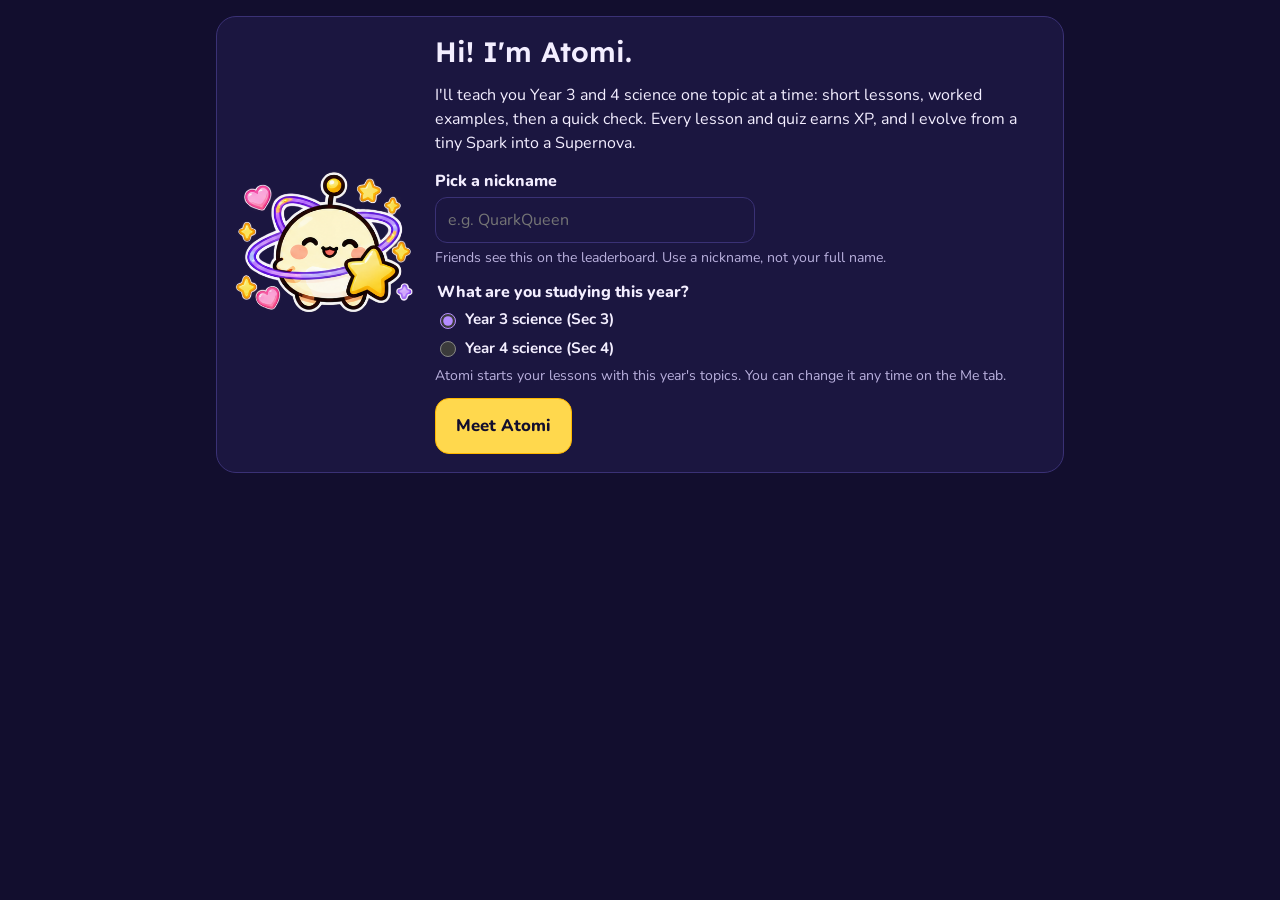
==== index.html @ b0929bad "Add Atomi Science Quiz app and brand kit - Science learning app for Year 3-4 IP students: 71 topics " ====
<!DOCTYPE html>
<html lang="en">
<head>
<meta charset="utf-8">
<meta name="viewport" content="width=device-width, initial-scale=1">
<title>Atomi Science Quiz</title>
<link rel="preconnect" href="https://fonts.googleapis.com">
<link rel="preconnect" href="https://fonts.gstatic.com" crossorigin>
<link href="https://fonts.googleapis.com/css2?family=Lexend:wght@500;600;700&family=Nunito:wght@400;600;700;800&display=swap" rel="stylesheet">
<style>
:root{
  /* Atomi brand kit, Cosmic lab: deep space navy, glowing purple, star yellow. Cosmic is the default theme; Daylight via data-theme="light".
     Layout: one centred column (max 880px): top bar, then the current view. Subject colours carry meaning everywhere. */
  --bg:#120e2e; --surface:#1b1640; --panel:#241d52; --ink:#f3eeff; --muted:#b9b0dd; --line:#3a3175;
  --accent:#b48cff; --accent-soft:#2e2463; --accent-ink:#120e2e;
  --star:#ffd84d; --on-star:#120e2e; --star-deep:#ffb700;
  --phy:#6cd2ff; --chem:#ff978c; --bio:#9be86a; --prac:#ffd84d;
  --phy-soft:#102c45; --chem-soft:#3a1c22; --bio-soft:#17331f; --prac-soft:#362c10;
  --good:#6fe0a0; --good-soft:#133a2a; --bad:#ff8a9c; --bad-soft:#3d1a2a;
  --glow:0 0 0 2px #3a3175, 0 0 24px rgba(180,140,255,.35);
  --font-display:"Lexend","Trebuchet MS",system-ui,sans-serif;
  --font-body:"Nunito","Segoe UI",system-ui,sans-serif;
  --radius:20px;
  color-scheme:dark;
}
:root[data-theme="light"]{
  --bg:#f5f2ff; --surface:#ffffff; --panel:#ebe5ff; --ink:#1b1640; --muted:#554c80; --line:#d6ccf5;
  --accent:#6b35d6; --accent-soft:#e6dcff; --accent-ink:#ffffff;
  --star:#fed442; --on-star:#1b1640; --star-deep:#f4ab00;
  --phy:#0a6aa1; --chem:#c0331c; --bio:#3c7409; --prac:#835a00;
  --phy-soft:#dff3ff; --chem-soft:#ffe6e3; --bio-soft:#ebf9d6; --prac-soft:#fff3cc;
  --good:#1f6e30; --good-soft:#dff4e4; --bad:#b8243e; --bad-soft:#fde3e7;
  --glow:0 0 0 2px #ffffff, 0 6px 16px rgba(107,53,214,.22);
  color-scheme:light;
}
*{box-sizing:border-box}
html,body{margin:0}
body{background:var(--bg);color:var(--ink);font-family:var(--font-body);font-size:16px;line-height:1.5;-webkit-font-smoothing:antialiased}
h1,h2,h3{font-family:var(--font-display);font-weight:600;line-height:1.2;margin:0;text-wrap:balance}
h1{font-size:1.75rem} h2{font-size:1.35rem} h3{font-size:1.08rem}
p{margin:0}
button,input{font:inherit;color:inherit}
button{cursor:pointer}
:focus-visible{outline:3px solid var(--accent);outline-offset:2px;border-radius:8px}
.wrap{max-width:880px;margin:0 auto;padding:16px 16px 48px;display:flex;flex-direction:column;gap:20px}
.top{display:flex;align-items:center;justify-content:space-between;gap:12px;flex-wrap:wrap}
.brand{display:flex;align-items:center;gap:10px;background:none;border:0;padding:0}
.brand b{font-family:var(--font-display);font-size:1.3rem;font-weight:700;letter-spacing:.2px}
.nav{display:flex;gap:6px;background:var(--surface);border:1px solid var(--line);border-radius:999px;padding:4px}
.nav button{border:0;background:none;padding:6px 14px;border-radius:999px;font-weight:700;color:var(--muted)}
.nav button[aria-current="page"]{background:var(--accent);color:var(--accent-ink)}
.card{background:var(--surface);border:1px solid var(--line);border-radius:var(--radius);padding:18px}
.muted{color:var(--muted)}
.small{font-size:.88rem}
.row{display:flex;gap:12px;align-items:center;flex-wrap:wrap}
.between{justify-content:space-between}
.grid{display:grid;gap:12px}
.g2{grid-template-columns:repeat(2,minmax(0,1fr))}
.g4{grid-template-columns:repeat(4,minmax(0,1fr))}
@media (max-width:700px){.g4{grid-template-columns:repeat(2,minmax(0,1fr))}}
@media (max-width:460px){.g2{grid-template-columns:1fr}}
.btn{border:1px solid var(--line);background:var(--surface);border-radius:12px;padding:10px 16px;font-weight:800;display:inline-flex;align-items:center;gap:8px;justify-content:center}
.btn:hover{border-color:var(--accent)}
.btn-primary{background:var(--star);border-color:var(--star-deep);color:var(--on-star)}
.btn-primary:hover{filter:brightness(1.07)}
.btn-big{padding:14px 20px;font-size:1.05rem;border-radius:14px}
.btn:disabled{opacity:.5;cursor:not-allowed}
.btn-sm{padding:6px 12px;font-size:.88rem;border-radius:10px}
.pill{display:inline-flex;align-items:center;gap:6px;border-radius:999px;padding:3px 10px;font-weight:800;font-size:.8rem;background:var(--accent-soft);color:var(--accent)}
.bar{height:10px;border-radius:999px;background:var(--line);overflow:hidden}
.bar > i{display:block;height:100%;border-radius:999px;background:var(--accent)}
.s-phy{--c:var(--phy);--cs:var(--phy-soft)} .s-chem{--c:var(--chem);--cs:var(--chem-soft)}
.s-bio{--c:var(--bio);--cs:var(--bio-soft)} .s-prac{--c:var(--prac);--cs:var(--prac-soft)}
.subj{border-top:5px solid var(--c);display:flex;flex-direction:column;gap:10px;text-align:left;cursor:pointer}
.subj:hover{border-color:var(--c)}
.subj .bar > i,.trow .bar > i{background:var(--c)}
.subj .pct{font-family:var(--font-display);font-size:1.6rem;font-weight:600;color:var(--c);font-variant-numeric:tabular-nums}
.tag{font-size:.75rem;font-weight:800;border-radius:6px;padding:1px 7px;background:var(--cs,var(--accent-soft));color:var(--c,var(--accent))}
/* Home hero */
.hero{display:grid;grid-template-columns:180px 1fr;gap:20px;align-items:center}
@media (max-width:560px){.hero{grid-template-columns:1fr;justify-items:center;text-align:center}.hero .row{justify-content:center}}
.bubble{background:var(--panel);border:1px solid var(--line);border-radius:14px;padding:10px 14px;font-weight:700;position:relative}
.stats{display:flex;gap:8px;flex-wrap:wrap}
.chip{border:1px solid var(--line);border-radius:12px;padding:6px 12px;font-weight:800;font-size:.9rem;display:flex;gap:6px;align-items:baseline}
.chip b{font-family:var(--font-display);font-size:1.1rem;font-variant-numeric:tabular-nums}
.chip.done{border-color:var(--good);background:var(--good-soft);color:var(--good)}
/* Topic rows */
.trow{display:grid;grid-template-columns:1fr 130px auto;gap:12px;align-items:center;padding:12px 0;border-top:1px solid var(--line)}
.trow:first-child{border-top:0}
.trow.off{opacity:.55}
@media (max-width:560px){.trow{grid-template-columns:1fr auto}.trow .barcell{grid-column:1 / -1;order:3}}
.toggle{display:inline-flex;align-items:center;gap:6px;font-size:.82rem;font-weight:700;color:var(--muted)}
.toggle input{width:16px;height:16px;accent-color:var(--accent)}
.seg{display:inline-flex;border:1px solid var(--line);border-radius:10px;overflow:hidden}
.seg button{border:0;background:var(--surface);padding:6px 12px;font-weight:800;font-size:.85rem;color:var(--muted)}
.seg button[aria-pressed="true"]{background:var(--accent-soft);color:var(--accent)}
/* Quiz */
.qtext{font-size:1.2rem;font-weight:700;line-height:1.45}
.opts{display:grid;gap:10px}
.opt{text-align:left;border:2px solid var(--line);background:var(--surface);border-radius:14px;padding:12px 14px;font-weight:700;display:flex;gap:12px;align-items:flex-start}
.opt .k{flex:none;width:28px;height:28px;border-radius:8px;background:var(--bg);display:grid;place-items:center;font-family:var(--font-display);font-size:.95rem}
.opt:hover:not(:disabled){border-color:var(--accent)}
.opt:disabled{cursor:default}
.opt.right{border-color:var(--good);background:var(--good-soft)}
.opt.right .k{background:var(--good);color:var(--bg)}
.opt.wrong{border-color:var(--bad);background:var(--bad-soft)}
.opt.wrong .k{background:var(--bad);color:var(--bg)}
.feedback{border-radius:14px;padding:14px;display:flex;flex-direction:column;gap:6px}
.feedback.good{background:var(--good-soft)} .feedback.bad{background:var(--bad-soft)}
.feedback h3{color:var(--good)} .feedback.bad h3{color:var(--bad)}
.quizhead{display:grid;grid-template-columns:72px 1fr;gap:14px;align-items:center}
/* Result */
.score{font-family:var(--font-display);font-size:3rem;font-weight:700;line-height:1;font-variant-numeric:tabular-nums}
.mist{border-top:1px solid var(--line);padding:10px 0;display:flex;flex-direction:column;gap:2px}
/* Board */
table{width:100%;border-collapse:collapse;font-variant-numeric:tabular-nums}
th,td{text-align:left;padding:10px 8px;border-bottom:1px solid var(--line)}
th{font-size:.8rem;text-transform:uppercase;letter-spacing:.06em;color:var(--muted)}
td.num,th.num{text-align:right}
tr.me td{background:var(--accent-soft);font-weight:800}
.badge{display:flex;gap:10px;align-items:center;border:1px solid var(--line);border-radius:12px;padding:10px}
.badge .medal{flex:none;width:38px;height:38px;border-radius:50%;display:grid;place-items:center;font-family:var(--font-display);font-weight:700;background:var(--star);color:var(--on-star)}
.badge.locked{opacity:.45}
.badge.locked .medal{background:var(--line);color:var(--muted)}
.stagestrip{display:grid;grid-template-columns:repeat(5,minmax(0,1fr));gap:8px;text-align:center}
.stagestrip .locked{opacity:.35}
input[type=text]{border:1px solid var(--line);background:var(--surface);border-radius:12px;padding:10px 12px;width:100%;max-width:320px}
.notice{border-left:4px solid var(--prac);background:var(--prac-soft);border-radius:10px;padding:10px 12px;font-size:.9rem}
.atomi{display:block;width:100%;height:auto;overflow:visible}
.mood-happy .bod{animation:bounce 2.4s ease-in-out infinite;transform-origin:60px 90px}
@keyframes bounce{0%,100%{transform:translateY(0)}50%{transform:translateY(-4px)}}
.spin{animation:none}
@keyframes spin{to{transform:rotate(360deg)}}
@media (prefers-reduced-motion: reduce){.mood-happy .bod,.spin{animation:none}}
.sr{position:absolute;width:1px;height:1px;overflow:hidden;clip:rect(0 0 0 0)}
/* Lessons */
.lesson{display:flex;flex-direction:column;gap:16px}
.lesson .body{font-size:1.06rem;line-height:1.6;max-width:66ch}
.formula{font-family:ui-monospace,"SF Mono",Menlo,Consolas,monospace;background:var(--cs,var(--accent-soft));border-left:5px solid var(--c,var(--accent));border-radius:10px;padding:12px 14px;font-weight:700;font-size:1.02rem;overflow-x:auto}
ul.pts,ol.pts{margin:0;padding-left:1.3em;display:flex;flex-direction:column;gap:8px;max-width:66ch;font-size:1.04rem}
.eyebrow{font-size:.78rem;font-weight:800;letter-spacing:.08em;text-transform:uppercase;color:var(--c,var(--accent))}
.steps li.hidden{display:none}
.answer{border-radius:12px;background:var(--good-soft);color:var(--good);padding:10px 14px;font-weight:800}
.status{font-size:.75rem;font-weight:800;border-radius:999px;padding:2px 9px;white-space:nowrap}
.st-new{background:var(--bg);color:var(--muted);border:1px solid var(--line)}
.st-read{background:var(--prac-soft);color:var(--prac)}
.st-learned{background:var(--good-soft);color:var(--good)}
.trow .acts{display:flex;gap:6px;flex-wrap:wrap;justify-content:flex-end}
.nextup{display:grid;grid-template-columns:110px 1fr auto;gap:12px;align-items:center;padding:12px 0;border-top:1px solid var(--line)}
.nextup:first-of-type{border-top:0}
@media (max-width:520px){.nextup{grid-template-columns:1fr auto}.nextup .subjname{grid-column:1 / -1}}
.dots{display:flex;gap:6px;flex-wrap:wrap}
.dots i{width:22px;height:6px;border-radius:999px;background:var(--line)}
.dots i.on{background:var(--c,var(--accent))}
/* Customise Atomi */
.dress-grid{display:grid;grid-template-columns:repeat(auto-fill,minmax(132px,1fr));gap:10px}
.tile{border:2px solid var(--line);background:var(--surface);border-radius:16px;padding:10px 8px;display:flex;flex-direction:column;align-items:center;gap:4px;text-align:center;font-weight:800;font-size:.9rem}
.tile:hover{border-color:var(--accent)}
.tile.on{border-color:var(--star);box-shadow:var(--glow)}
.tile.trying{border-color:var(--accent);border-style:dashed}
.tile .art{width:92px}
.tile.locked .art{opacity:.6}
.tile .req{font-size:.74rem;font-weight:700;color:var(--muted);line-height:1.3}
.tile .wearing{font-size:.74rem;font-weight:800;color:var(--good)}
.tabs{display:flex;gap:6px;flex-wrap:wrap}
.tabs button{border:1px solid var(--line);background:var(--surface);color:var(--muted);border-radius:999px;padding:6px 14px;font-weight:800;font-size:.88rem}
.tabs button[aria-pressed="true"]{background:var(--accent);border-color:var(--accent);color:var(--accent-ink)}
</style>
</head>
<body>
<div class="wrap" id="app"><p class="muted">Loading Atomi…</p></div>
<script src="questions.js"></script>
<script src="lessons.js"></script>
<script>
"use strict";
/* ---------- constants ---------- */
const SUBJ = {
  phy:{name:"Physics"}, chem:{name:"Chemistry"}, bio:{name:"Biology"}, prac:{name:"Practical"}
};
const STAGES = [
  {name:"Spark",xp:0},{name:"Atom",xp:500},{name:"Molecule",xp:1500},{name:"Scientist",xp:4000},{name:"Supernova",xp:10000}
];
const BADGES = [
  {id:"first",name:"First quiz",desc:"Finish your first quiz"},
  {id:"streak3",name:"3-day streak",desc:"Study 3 days in a row"},
  {id:"streak7",name:"7-day streak",desc:"Study 7 days in a row"},
  {id:"perfect",name:"Perfect score",desc:"Get every question right in a quiz of 5 or more"},
  {id:"hundred",name:"100 correct",desc:"Answer 100 questions correctly"},
  {id:"master",name:"Topic master",desc:"Reach 80% on a topic after 4+ answers"},
  {id:"allround",name:"All-rounder",desc:"Finish a quiz in all four areas"},
  {id:"fixer",name:"Mistake fixer",desc:"Fix 10 mistakes in Review"},
  {id:"labpro",name:"Lab Pro",desc:"Reach 70% on every Practical topic"},
  {id:"learn1",name:"First lesson",desc:"Learn your first topic"},
  {id:"learn10",name:"Bookworm",desc:"Learn 10 topics"},
  {id:"learn30",name:"Scholar",desc:"Learn 30 topics"}
];
const PASS = 70; // % on the lesson check needed to count a topic as learned
const QMAP = {};
TOPICS.forEach(t => t.qs.forEach((q,i) => { QMAP[t.id + "#" + i] = {t, i}; }));
const TBYID = Object.fromEntries(TOPICS.map(t => [t.id, t]));

/* ---------- small helpers ---------- */
const pad = n => String(n).padStart(2,"0");
function today(){ const d = new Date(); return d.getFullYear()+"-"+pad(d.getMonth()+1)+"-"+pad(d.getDate()); }
function dayNum(s){ const [y,m,d] = s.split("-").map(Number); return Date.UTC(y,m-1,d)/864e5; }
function addDays(s,n){ const d = new Date((dayNum(s)+n)*864e5); return d.getUTCFullYear()+"-"+pad(d.getUTCMonth()+1)+"-"+pad(d.getUTCDate()); }
function weekKey(){ const d = new Date(); return addDays(today(), -((d.getDay()+6)%7)); }
function esc(s){ return String(s ?? "").replace(/[&<>"']/g, c => ({"&":"&amp;","<":"&lt;",">":"&gt;",'"':"&quot;","'":"&#39;"}[c])); }
function shuffle(a){ a = a.slice(); for(let i=a.length-1;i>0;i--){ const j=Math.floor(Math.random()*(i+1)); [a[i],a[j]]=[a[j],a[i]]; } return a; }
function withTimeout(p, ms){ return Promise.race([p, new Promise(r => setTimeout(() => r(null), ms))]); }
function stageOf(xp){ let s = 0; STAGES.forEach((st,i) => { if(xp >= st.xp) s = i; }); return s; }

/* ---------- state ---------- */
function fresh(){
  return {v:1,name:"",level:3,xp:0,streak:0,lastDay:null,quizzes:0,weekKey:"",weekXp:0,
    topics:{},review:{},badges:[],answered:0,correct:0,fixed:0,subjDone:{},hideBoard:false,learn:{},lastSubj:"phy",look:{theme:"classic",hat:null,band:null,scarf:null,cape:null,glasses:null}};
}
let S = fresh();
let mode = "local";          // "cloud" when saved to the artifact's database
let DB = null, UID = null;
let BOARD = [], boardState = "off", boardWriteOk = true;
let view = "loading", viewArg = null, yearFilter = "all";
let Q = null;
let LS = null; // current lesson: {id, step, shown}
let DRESS = {tab:"theme", preview:null, item:null}; // customise screen

const LKEY = () => "atomi-quiz-" + (UID || "local");
function loadLocal(){ try{ const raw = localStorage.getItem(LKEY()); if(raw) return JSON.parse(raw); }catch(e){} return null; }
function saveLocal(){ try{ localStorage.setItem(LKEY(), JSON.stringify(S)); }catch(e){} }

let saving = false, saveAgain = false;
async function save(){
  saveLocal();
  if(mode !== "cloud") return;
  if(saving){ saveAgain = true; return; }
  saving = true;
  try{ await DB.doc("data/users/"+UID+"/state").set(JSON.parse(JSON.stringify(S))); }
  catch(e){ console.warn("Cloud save failed", e); }
  saving = false;
  if(saveAgain){ saveAgain = false; save(); }
}

let boardSaving = false;
async function pushBoard(){
  if(mode !== "cloud" || !boardWriteOk || boardSaving) return;
  boardSaving = true;
  const ref = DB.doc("players/"+UID);
  try{
    if(S.hideBoard) await ref.delete();
    else await ref.set({name:S.name.slice(0,20), xp:S.xp, stage:stageOf(S.xp), weekKey:S.weekKey, weekXp:S.weekXp, streak:effStreak(), look:cleanLook(S.look)});
  }catch(e){
    if(e && e.code === "invalid_argument") boardWriteOk = false;
  }
  boardSaving = false;
}

/* ---------- derived values ---------- */
function tstate(id){ return S.topics[id] || (S.topics[id] = {a:[]}); }
function isOn(t){ const st = S.topics[t.id]; if(st && typeof st.off === "boolean") return !st.off; return t.y <= S.level; }
function mastery(id){ const a = (S.topics[id] && S.topics[id].a) || []; if(!a.length) return 0; return Math.round(a.reduce((x,y)=>x+y,0) / a.length * 100); }
function tried(id){ return ((S.topics[id] && S.topics[id].a) || []).length; }
function subjMastery(s){ const ts = TOPICS.filter(t => t.s === s && isOn(t)); if(!ts.length) return 0; return Math.round(ts.reduce((x,t)=>x+mastery(t.id),0) / ts.length); }
function daysSince(){ return S.lastDay ? dayNum(today()) - dayNum(S.lastDay) : null; }
function effStreak(){ const d = daysSince(); return (d === 0 || d === 1) ? S.streak : 0; }
function mood(){ const d = daysSince(); if(d === null) return "ready"; if(d === 0) return "happy"; if(d === 1) return "ready"; if(d <= 3) return "sleepy"; return "dim"; }
function dueReviews(){ const t = today(); return Object.keys(S.review).filter(k => S.review[k].due <= t && QMAP[k]); }
function weakest(n){
  const on = TOPICS.filter(isOn);
  const triedT = on.filter(t => tried(t.id)).sort((a,b) => mastery(a.id) - mastery(b.id));
  const out = triedT.filter(t => mastery(t.id) < 100).slice(0,n);
  if(out.length < n) shuffle(on.filter(t => !tried(t.id))).slice(0, n - out.length).forEach(t => out.push(t));
  return out;
}
/* learning progress */
function lstatus(id){ const l = S.learn[id]; if(l && l.done) return "learned"; if(l && l.read) return "read"; return "new"; }
const STATUS_LABEL = {new:"Not started", read:"Lesson read", learned:"Learned"};
function statusChip(id){ const s = lstatus(id); return '<span class="status st-'+s+'">'+(s==="learned"?"✓ ":"")+STATUS_LABEL[s]+'</span>'; }
// Start with this year's topics, then any others that are switched on
function nextLesson(s){
  const open = t => t.s === s && isOn(t) && lstatus(t.id) !== "learned";
  return TOPICS.find(t => open(t) && t.y === S.level) || TOPICS.find(open) || null;
}
function learnedCount(s){ return TOPICS.filter(t => (!s || t.s === s) && lstatus(t.id) === "learned").length; }
function addXp(n){
  const wk = weekKey(); if(S.weekKey !== wk){ S.weekKey = wk; S.weekXp = 0; }
  S.xp += n; S.weekXp += n;
}
function markStudied(){
  const d = daysSince();
  if(d !== 0){ S.streak = (d === 1) ? S.streak + 1 : 1; S.lastDay = today(); }
}

/* ---------- Atomi, the mascot ---------- */
/* ---------- Atomi's wardrobe: themes and accessories from the Atomi brand sheet ---------- */
const THEMES = {
  classic:  {body:"#fff6cc", blush:"#ff8a80", rings:["#9a6bff","#b9a6ff","#c58cff"]},
  pastel:   {body:"#ffe1ee", blush:"#ff8fb3", rings:["#f7a1d1","#b9a6ff","#9ad7ff"]},
  nature:   {body:"#d6f5b0", blush:"#ff9f80", rings:["#4fbf63","#9be86a","#2f9a4f"], sprout:true},
  seasonal: {body:"#e3f4ff", blush:"#ff9bb0", rings:["#7cc7ff","#b9e3ff","#e9f6ff"], dots:"#ffffff", dotShape:"snow"},
  neon:     {body:"#c79bff", blush:"#ff5ad1", rings:["#ff5ad1","#3ff5ff","#d6ff3f"], dots:"#f0e3ff"},
  cosmic:   {body:"#8a6cf0", blush:"#ff8fd8", rings:["#ffd84d","#ff7fd6","#43c3ff"], dots:"#ffd84d", dotShape:"star"}
};
const WARDROBE = [
  {slot:"theme", label:"Themes", items:[
    {id:"classic", name:"Classic", req:null},
    {id:"pastel", name:"Pastel", req:{xp:200}},
    {id:"nature", name:"Nature", req:{badge:"streak3"}},
    {id:"seasonal", name:"Seasonal", req:{xp:1000}},
    {id:"neon", name:"Neon", req:{badge:"streak7"}},
    {id:"cosmic", name:"Cosmic", req:{xp:1500}}]},
  {slot:"hat", label:"Hats", items:[
    {id:"wizard", name:"Wizard hat", req:null},
    {id:"santa", name:"Santa hat", req:{xp:1000}},
    {id:"crown", name:"Crown", req:{badge:"perfect"}},
    {id:"frog", name:"Frog hat", req:{badge:"learn10"}}]},
  {slot:"band", label:"Headbands", items:[
    {id:"bunny", name:"Bunny ears", req:null},
    {id:"pinkbow", name:"Pink bow", req:{xp:500}},
    {id:"brownbow", name:"Brown bow", req:{badge:"learn1"}},
    {id:"flowers", name:"Flower crown", req:{badge:"streak3"}}]},
  {slot:"scarf", label:"Scarves", items:[
    {id:"red", name:"Red scarf", req:null},
    {id:"blue", name:"Blue scarf", req:{xp:300}},
    {id:"green", name:"Green scarf", req:{badge:"allround"}},
    {id:"yellow", name:"Yellow scarf", req:{xp:2000}}]},
  {slot:"cape", label:"Capes", items:[
    {id:"red", name:"Red cape", req:{xp:800}},
    {id:"blue", name:"Blue cape", req:{badge:"master"}},
    {id:"purple", name:"Purple cape", req:{xp:1500}},
    {id:"star", name:"Star cape", req:{xp:4000}}]},
  {slot:"glasses", label:"Glasses", items:[
    {id:"round", name:"Round glasses", req:null},
    {id:"heart", name:"Heart glasses", req:{xp:400}},
    {id:"goggles", name:"Lab goggles", req:{xp:1200}},
    {id:"pixel", name:"Pixel shades", req:{badge:"hundred"}}]}
];
const DEFAULT_LOOK = {theme:"classic", hat:null, band:null, scarf:null, cape:null, glasses:null};
function cleanLook(l){
  const out = Object.assign({}, DEFAULT_LOOK);
  if(!l || typeof l !== "object") return out;
  WARDROBE.forEach(g => { if(g.items.some(it => it.id === l[g.slot])) out[g.slot] = l[g.slot]; });
  if(out.hat && out.band) out.band = null;
  return out;
}
let ATOMI_UID = 0;

function atomi(stage, md, opt){
  opt = opt || {};
  const look = cleanLook(opt.look);
  const T = THEMES[look.theme] || THEMES.classic;
  // Drawn to match the Atomi brand sheet: round body, rosy cheeks, yellow-tipped antenna, orbit rings.
  const INK = "#2a2150", BODY = T.body, BLUSH = T.blush, STAR = "#ffd84d", STAR_D = "#f4ab00", RING = T.rings;
  const cx = 60, cy = 68, r = stage === 0 ? 19 : (stage >= 4 ? 31 : 29), k = r / 29;
  const rings = Math.min(stage, 3), angles = [-14, 16, 0], RX = [54, 54, 58], RY = [15, 15, 24];
  const uid = "at" + (++ATOMI_UID);
  const moodWord = {happy:"happy", ready:"ready", sleepy:"sleepy", dim:"low on energy"}[md];
  const star = (x, y, s, fill) => '<path d="M'+x+' '+(y-s)+' L'+(x+s*0.28)+' '+(y-s*0.28)+' L'+(x+s)+' '+y+' L'+(x+s*0.28)+' '+(y+s*0.28)+' L'+x+' '+(y+s)+' L'+(x-s*0.28)+' '+(y+s*0.28)+' L'+(x-s)+' '+y+' L'+(x-s*0.28)+' '+(y-s*0.28)+' Z" fill="'+fill+'"/>';
  const heart = (x, y, s, fill, stroke) => '<path d="M'+x+' '+(y+s*0.7)+' C'+(x-s*1.3)+' '+(y-s*0.1)+' '+(x-s*0.6)+' '+(y-s*1.1)+' '+x+' '+(y-s*0.35)+' C'+(x+s*0.6)+' '+(y-s*1.1)+' '+(x+s*1.3)+' '+(y-s*0.1)+' '+x+' '+(y+s*0.7)+' Z" fill="'+fill+'" fill-opacity="0.75" stroke="'+stroke+'" stroke-width="'+(1.8*k)+'"/>';
  const bow = (x, y, s, fill) => '<path d="M'+x+' '+y+' L'+(x-s)+' '+(y-s*0.7)+' L'+(x-s)+' '+(y+s*0.7)+' Z M'+x+' '+y+' L'+(x+s)+' '+(y-s*0.7)+' L'+(x+s)+' '+(y+s*0.7)+' Z" fill="'+fill+'" stroke="'+INK+'" stroke-width="1.6" stroke-linejoin="round"/><circle cx="'+x+'" cy="'+y+'" r="'+(s*0.32)+'" fill="'+fill+'" stroke="'+INK+'" stroke-width="1.6"/>';
  const CAPES = {red:"#e8413a", blue:"#2f7fd6", purple:"#7b3fe0", star:"#5b2fc4"};
  const SCARVES = {red:["#e8413a","#ff8a80"], blue:["#2f9fe8","#9ad7ff"], green:["#4fbf63","#b6f08a"], yellow:["#f4c21a","#fff0a0"]};
  const top = cy - r*0.94;
  const wearsHat = !!look.hat;
  let s = '<svg class="atomi mood-'+md+'" viewBox="0 0 120 120" role="img" aria-label="Atomi, '+STAGES[stage].name+' stage, feeling '+moodWord+'"><defs><clipPath id="'+uid+'"><ellipse cx="'+cx+'" cy="'+cy+'" rx="'+r+'" ry="'+(r*0.94)+'"/></clipPath></defs><g class="bod"'+(md === "dim" ? ' opacity="0.75"' : '')+'>';
  // glow (Supernova) and cape
  if(stage >= 4) s += '<circle cx="60" cy="66" r="56" fill="#b48cff" opacity="0.18"/>';
  const capeColour = look.cape ? CAPES[look.cape] : (stage >= 4 ? CAPES.purple : null);
  if(capeColour && stage >= 1){
    s += '<path d="M'+(cx-24*k)+' '+(cy-4*k)+' Q'+(cx-44*k)+' '+(cy+40*k)+' '+(cx-34*k)+' '+(cy+48*k)+' L'+(cx+34*k)+' '+(cy+48*k)+' Q'+(cx+44*k)+' '+(cy+40*k)+' '+(cx+24*k)+' '+(cy-4*k)+' Z" fill="'+capeColour+'" stroke="'+INK+'" stroke-width="2"/>';
    if(look.cape === "star" || (!look.cape && stage >= 4)) s += star(cx-26*k, cy+36*k, 4, STAR) + star(cx+27*k, cy+30*k, 3.5, STAR) + star(cx+18*k, cy+42*k, 2.5, STAR);
  }
  if(stage === 0) s += '<circle cx="'+cx+'" cy="'+cy+'" r="30" fill="#b48cff" opacity="0.22"/>';
  // back halves of the orbit rings
  for(let i=0;i<rings;i++) s += '<ellipse cx="'+cx+'" cy="'+cy+'" rx="'+RX[i]+'" ry="'+RY[i]+'" transform="rotate('+angles[i]+' '+cx+' '+cy+')" fill="none" stroke="'+RING[i]+'" stroke-width="3.5" opacity="0.9"/>';
  // feet
  if(stage >= 1) s += '<ellipse cx="'+(cx-11*k)+'" cy="'+(cy+r*0.95)+'" rx="'+(6*k)+'" ry="'+(4*k)+'" fill="'+BODY+'" stroke="'+INK+'" stroke-width="2"/><ellipse cx="'+(cx+11*k)+'" cy="'+(cy+r*0.95)+'" rx="'+(6*k)+'" ry="'+(4*k)+'" fill="'+BODY+'" stroke="'+INK+'" stroke-width="2"/>';
  // antenna (hidden under a hat; a leaf sprout for the Nature theme)
  if(!wearsHat){
    s += '<path d="M'+cx+' '+top+' Q'+(cx+3)+' '+(top-8)+' '+cx+' '+(top-15)+'" stroke="'+(T.sprout ? "#2f9a4f" : INK)+'" stroke-width="2.4" fill="none" stroke-linecap="round"/>';
    if(T.sprout) s += '<path d="M'+cx+' '+(top-14)+' Q'+(cx-12)+' '+(top-22)+' '+(cx-14)+' '+(top-12)+' Q'+(cx-6)+' '+(top-8)+' '+cx+' '+(top-14)+' Z M'+cx+' '+(top-14)+' Q'+(cx+12)+' '+(top-24)+' '+(cx+15)+' '+(top-14)+' Q'+(cx+6)+' '+(top-8)+' '+cx+' '+(top-14)+' Z" fill="#7cd65a" stroke="#2f9a4f" stroke-width="1.5"/>';
    else s += stage >= 4 ? star(cx, top-21, 8, STAR) : '<circle cx="'+cx+'" cy="'+(top-19)+'" r="5.2" fill="'+STAR+'" stroke="'+STAR_D+'" stroke-width="2"/><circle cx="'+(cx-1.6)+'" cy="'+(top-20.6)+'" r="1.5" fill="#fff"/>';
  }
  // body, with theme pattern
  s += '<ellipse cx="'+cx+'" cy="'+cy+'" rx="'+r+'" ry="'+(r*0.94)+'" fill="'+BODY+'" stroke="'+INK+'" stroke-width="2.5"/>';
  if(T.dots){
    const pts = [[-0.62,-0.35],[0.6,-0.42],[-0.2,-0.72],[0.3,-0.75],[-0.75,0.25],[0.72,0.32],[-0.35,0.72],[0.38,0.7],[0.02,0.86]];
    s += '<g clip-path="url(#'+uid+')">';
    pts.forEach(([dx,dy]) => {
      const x = cx + dx*r, y = cy + dy*r;
      if(T.dotShape === "star") s += star(x, y, 2.6*k, T.dots);
      else if(T.dotShape === "snow") s += '<path d="M'+(x-2.6*k)+' '+y+' L'+(x+2.6*k)+' '+y+' M'+x+' '+(y-2.6*k)+' L'+x+' '+(y+2.6*k)+' M'+(x-1.8*k)+' '+(y-1.8*k)+' L'+(x+1.8*k)+' '+(y+1.8*k)+' M'+(x+1.8*k)+' '+(y-1.8*k)+' L'+(x-1.8*k)+' '+(y+1.8*k)+'" stroke="#9ad7ff" stroke-width="1.1" stroke-linecap="round"/>';
      else s += '<circle cx="'+x+'" cy="'+y+'" r="'+(2.4*k)+'" fill="'+T.dots+'"/>';
    });
    s += '</g><ellipse cx="'+cx+'" cy="'+cy+'" rx="'+r+'" ry="'+(r*0.94)+'" fill="none" stroke="'+INK+'" stroke-width="2.5"/>';
  }
  s += '<ellipse cx="'+(cx-r*0.38)+'" cy="'+(cy-r*0.48)+'" rx="'+(r*0.2)+'" ry="'+(r*0.12)+'" fill="#fff" opacity="0.8"/>';
  // lab coat (Scientist)
  if(stage === 3) s += '<path d="M'+(cx-r*0.86)+' '+(cy+r*0.42)+' Q'+cx+' '+(cy+r*1.12)+' '+(cx+r*0.86)+' '+(cy+r*0.42)+' L'+(cx+r*0.22)+' '+(cy+r*0.2)+' L'+cx+' '+(cy+r*0.5)+' L'+(cx-r*0.22)+' '+(cy+r*0.2)+' Z" fill="#ffffff" stroke="'+INK+'" stroke-width="2"/><circle cx="'+cx+'" cy="'+(cy+r*0.66)+'" r="1.6" fill="#43c3ff"/><circle cx="'+cx+'" cy="'+(cy+r*0.84)+'" r="1.6" fill="#43c3ff"/>';
  // blanket (low energy)
  if(md === "dim") s += '<path d="M'+(cx-r-4)+' '+(cy+r*0.15)+' Q'+cx+' '+(cy-r*0.05)+' '+(cx+r+4)+' '+(cy+r*0.15)+' L'+(cx+r)+' '+(cy+r*0.95)+' Q'+cx+' '+(cy+r*1.15)+' '+(cx-r)+' '+(cy+r*0.95)+' Z" fill="#9f85fd" stroke="'+INK+'" stroke-width="2"/>';
  // scarf
  if(look.scarf && md !== "dim"){
    const [sc, sl] = SCARVES[look.scarf];
    s += '<path d="M'+(cx+r*0.28)+' '+(cy+r*0.5)+' L'+(cx+r*0.56)+' '+(cy+r*0.48)+' L'+(cx+r*0.6)+' '+(cy+r*1.05)+' L'+(cx+r*0.34)+' '+(cy+r*1.08)+' Z" fill="'+sc+'" stroke="'+INK+'" stroke-width="1.8" stroke-linejoin="round"/>';
    s += '<path d="M'+(cx-r*0.93)+' '+(cy+r*0.26)+' Q'+cx+' '+(cy+r*0.62)+' '+(cx+r*0.93)+' '+(cy+r*0.26)+' L'+(cx+r*0.86)+' '+(cy+r*0.52)+' Q'+cx+' '+(cy+r*0.88)+' '+(cx-r*0.86)+' '+(cy+r*0.52)+' Z" fill="'+sc+'" stroke="'+INK+'" stroke-width="2" stroke-linejoin="round"/>';
    s += '<path d="M'+(cx-r*0.6)+' '+(cy+r*0.48)+' L'+(cx-r*0.54)+' '+(cy+r*0.68)+' M'+(cx-r*0.2)+' '+(cy+r*0.56)+' L'+(cx-r*0.17)+' '+(cy+r*0.78)+' M'+(cx+r*0.2)+' '+(cy+r*0.56)+' L'+(cx+r*0.17)+' '+(cy+r*0.78)+' M'+(cx+r*0.6)+' '+(cy+r*0.48)+' L'+(cx+r*0.54)+' '+(cy+r*0.68)+'" stroke="'+sl+'" stroke-width="'+(2.4*k)+'" stroke-linecap="round"/>';
  }
  // face
  const ex = 10*k, ey = cy - 3*k;
  s += '<ellipse cx="'+(cx-r*0.55)+'" cy="'+(cy+r*0.16)+'" rx="'+(5*k)+'" ry="'+(3.4*k)+'" fill="'+BLUSH+'" opacity="0.75"/><ellipse cx="'+(cx+r*0.55)+'" cy="'+(cy+r*0.16)+'" rx="'+(5*k)+'" ry="'+(3.4*k)+'" fill="'+BLUSH+'" opacity="0.75"/>';
  const eye = x => {
    if(md === "happy") return '<path d="M'+(x-3.8*k)+' '+(ey+1.5*k)+' Q'+x+' '+(ey-4.5*k)+' '+(x+3.8*k)+' '+(ey+1.5*k)+'" stroke="'+INK+'" stroke-width="'+(2.4*k)+'" fill="none" stroke-linecap="round"/>';
    if(md === "sleepy" || md === "dim") return '<path d="M'+(x-3.8*k)+' '+ey+' Q'+x+' '+(ey+3.5*k)+' '+(x+3.8*k)+' '+ey+'" stroke="'+INK+'" stroke-width="'+(2.2*k)+'" fill="none" stroke-linecap="round"/>';
    return '<circle cx="'+x+'" cy="'+ey+'" r="'+(3.6*k)+'" fill="'+INK+'"/><circle cx="'+(x+1.1*k)+'" cy="'+(ey-1.2*k)+'" r="'+(1.2*k)+'" fill="#fff"/>';
  };
  s += eye(cx-ex) + eye(cx+ex);
  const my = cy + 6*k;
  if(md === "happy") s += '<path d="M'+(cx-5*k)+' '+my+' Q'+cx+' '+(my+8*k)+' '+(cx+5*k)+' '+my+' Z" fill="'+INK+'" stroke="'+INK+'" stroke-width="1.5" stroke-linejoin="round"/><ellipse cx="'+cx+'" cy="'+(my+3.6*k)+'" rx="'+(2.4*k)+'" ry="'+(1.4*k)+'" fill="#ff8fa3"/>';
  else if(md === "ready") s += '<path d="M'+(cx-4*k)+' '+my+' Q'+cx+' '+(my+4.5*k)+' '+(cx+4*k)+' '+my+'" stroke="'+INK+'" stroke-width="'+(2.2*k)+'" fill="none" stroke-linecap="round"/>';
  else if(md === "sleepy") s += '<ellipse cx="'+cx+'" cy="'+(my+1.5*k)+'" rx="'+(2.6*k)+'" ry="'+(3.2*k)+'" fill="'+INK+'"/><text x="90" y="30" font-family="Lexend, sans-serif" font-size="13" font-weight="600" fill="#b9b0dd">z z</text>';
  else s += '<path d="M'+(cx-3*k)+' '+(my+1*k)+' L'+(cx+3*k)+' '+(my+1*k)+'" stroke="'+INK+'" stroke-width="'+(2*k)+'" stroke-linecap="round"/>';
  // glasses: chosen ones replace the stage outfit's goggles and glasses
  const gr = 6.8*k;
  if(look.glasses === "round") s += '<circle cx="'+(cx-ex)+'" cy="'+ey+'" r="'+gr+'" fill="#fff" fill-opacity="0.15" stroke="#f4ab00" stroke-width="'+(2.4*k)+'"/><circle cx="'+(cx+ex)+'" cy="'+ey+'" r="'+gr+'" fill="#fff" fill-opacity="0.15" stroke="#f4ab00" stroke-width="'+(2.4*k)+'"/><path d="M'+(cx-ex+gr)+' '+ey+' L'+(cx+ex-gr)+' '+ey+'" stroke="#f4ab00" stroke-width="'+(2.2*k)+'"/>';
  else if(look.glasses === "heart") s += heart(cx-ex, ey, 6.4*k, "#ff5a9e", "#c2185b") + heart(cx+ex, ey, 6.4*k, "#ff5a9e", "#c2185b") + '<path d="M'+(cx-ex+5*k)+' '+(ey-1*k)+' L'+(cx+ex-5*k)+' '+(ey-1*k)+'" stroke="#c2185b" stroke-width="'+(2*k)+'"/>';
  else if(look.glasses === "goggles") s += '<path d="M'+(cx-r+1)+' '+ey+' L'+(cx+r-1)+' '+ey+'" stroke="#8a5a3c" stroke-width="'+(3*k)+'"/><circle cx="'+(cx-ex)+'" cy="'+ey+'" r="'+(7.4*k)+'" fill="#8fd3ff" fill-opacity="0.55" stroke="#c0622d" stroke-width="'+(3*k)+'"/><circle cx="'+(cx+ex)+'" cy="'+ey+'" r="'+(7.4*k)+'" fill="#8fd3ff" fill-opacity="0.55" stroke="#c0622d" stroke-width="'+(3*k)+'"/>';
  else if(look.glasses === "pixel") s += '<path d="M'+(cx-ex-8*k)+' '+(ey-3.5*k)+' L'+(cx+ex+8*k)+' '+(ey-3.5*k)+'" stroke="#111" stroke-width="'+(2*k)+'"/><rect x="'+(cx-ex-7.5*k)+'" y="'+(ey-3.5*k)+'" width="'+(14*k)+'" height="'+(7*k)+'" fill="#111"/><rect x="'+(cx+ex-6.5*k)+'" y="'+(ey-3.5*k)+'" width="'+(14*k)+'" height="'+(7*k)+'" fill="#111"/><rect x="'+(cx-ex-5*k)+'" y="'+(ey-2*k)+'" width="'+(2.4*k)+'" height="'+(2.4*k)+'" fill="#fff"/><rect x="'+(cx+ex-4*k)+'" y="'+(ey-2*k)+'" width="'+(2.4*k)+'" height="'+(2.4*k)+'" fill="#fff"/>';
  else {
    if(stage === 2 && !look.hat && !look.band) s += '<path d="M'+(cx-r+2)+' '+(cy-r*0.52)+' Q'+cx+' '+(cy-r*0.7)+' '+(cx+r-2)+' '+(cy-r*0.52)+'" stroke="#7b3fe0" stroke-width="3" fill="none"/><circle cx="'+(cx-9)+'" cy="'+(cy-r*0.6)+'" r="6.5" fill="'+STAR+'" fill-opacity="0.6" stroke="#7b3fe0" stroke-width="2.5"/><circle cx="'+(cx+9)+'" cy="'+(cy-r*0.6)+'" r="6.5" fill="'+STAR+'" fill-opacity="0.6" stroke="#7b3fe0" stroke-width="2.5"/>';
    if(stage === 3 || (opt.goggles && stage !== 2)) s += '<circle cx="'+(cx-ex)+'" cy="'+ey+'" r="'+gr+'" fill="#bfe9ff" fill-opacity="0.35" stroke="#2f7fd6" stroke-width="'+(2.4*k)+'"/><circle cx="'+(cx+ex)+'" cy="'+ey+'" r="'+gr+'" fill="#bfe9ff" fill-opacity="0.35" stroke="#2f7fd6" stroke-width="'+(2.4*k)+'"/><path d="M'+(cx-ex+gr)+' '+ey+' L'+(cx+ex-gr)+' '+ey+'" stroke="#2f7fd6" stroke-width="'+(2.2*k)+'"/>';
  }
  // hats
  if(look.hat === "wizard") s += '<path d="M'+(cx-r*0.72)+' '+(top+r*0.36)+' L'+(cx+r*0.12)+' '+(top-r*1.2)+' L'+(cx+r*0.72)+' '+(top+r*0.36)+' Z" fill="#3d6fe0" stroke="'+INK+'" stroke-width="2" stroke-linejoin="round"/><ellipse cx="'+cx+'" cy="'+(top+r*0.38)+'" rx="'+(r*0.98)+'" ry="'+(r*0.17)+'" fill="#2f58c4" stroke="'+INK+'" stroke-width="2"/>'+star(cx-r*0.12, top-r*0.15, 3.6*k, STAR)+star(cx+r*0.25, top-r*0.55, 2.8*k, STAR)+star(cx+r*0.3, top+r*0.12, 2.2*k, STAR);
  else if(look.hat === "santa") s += '<path d="M'+(cx-r*0.8)+' '+(top+r*0.36)+' Q'+(cx-r*0.25)+' '+(top-r*0.95)+' '+(cx+r*0.82)+' '+(top-r*0.45)+' Q'+(cx+r*0.5)+' '+(top-r*0.2)+' '+(cx+r*0.78)+' '+(top+r*0.36)+' Z" fill="#e8413a" stroke="'+INK+'" stroke-width="2" stroke-linejoin="round"/><rect x="'+(cx-r*0.9)+'" y="'+(top+r*0.22)+'" width="'+(r*1.8)+'" height="'+(r*0.3)+'" rx="'+(r*0.15)+'" fill="#ffffff" stroke="'+INK+'" stroke-width="2"/><circle cx="'+(cx+r*0.86)+'" cy="'+(top-r*0.45)+'" r="'+(r*0.17)+'" fill="#ffffff" stroke="'+INK+'" stroke-width="2"/>';
  else if(look.hat === "crown") s += '<path d="M'+(cx-r*0.55)+' '+(top+r*0.32)+' L'+(cx-r*0.58)+' '+(top-r*0.28)+' L'+(cx-r*0.28)+' '+(top+r*0.02)+' L'+cx+' '+(top-r*0.42)+' L'+(cx+r*0.28)+' '+(top+r*0.02)+' L'+(cx+r*0.58)+' '+(top-r*0.28)+' L'+(cx+r*0.55)+' '+(top+r*0.32)+' Z" fill="'+STAR+'" stroke="'+STAR_D+'" stroke-width="2" stroke-linejoin="round"/><circle cx="'+cx+'" cy="'+(top+r*0.14)+'" r="'+(2.8*k)+'" fill="#e8413a"/><circle cx="'+(cx-r*0.58)+'" cy="'+(top-r*0.3)+'" r="'+(1.8*k)+'" fill="#43c3ff"/><circle cx="'+(cx+r*0.58)+'" cy="'+(top-r*0.3)+'" r="'+(1.8*k)+'" fill="#43c3ff"/>';
  else if(look.hat === "frog") s += '<path d="M'+(cx-r*0.95)+' '+(top+r*0.62)+' Q'+cx+' '+(top-r*0.5)+' '+(cx+r*0.95)+' '+(top+r*0.62)+' Z" fill="#5cc96b" stroke="'+INK+'" stroke-width="2" stroke-linejoin="round"/><circle cx="'+(cx-r*0.42)+'" cy="'+(top-r*0.02)+'" r="'+(r*0.24)+'" fill="#5cc96b" stroke="'+INK+'" stroke-width="2"/><circle cx="'+(cx+r*0.42)+'" cy="'+(top-r*0.02)+'" r="'+(r*0.24)+'" fill="#5cc96b" stroke="'+INK+'" stroke-width="2"/><circle cx="'+(cx-r*0.42)+'" cy="'+(top-r*0.04)+'" r="'+(r*0.13)+'" fill="#fff"/><circle cx="'+(cx+r*0.42)+'" cy="'+(top-r*0.04)+'" r="'+(r*0.13)+'" fill="#fff"/><circle cx="'+(cx-r*0.4)+'" cy="'+(top-r*0.02)+'" r="'+(r*0.07)+'" fill="'+INK+'"/><circle cx="'+(cx+r*0.44)+'" cy="'+(top-r*0.02)+'" r="'+(r*0.07)+'" fill="'+INK+'"/><path d="M'+(cx-r*0.3)+' '+(top+r*0.4)+' Q'+cx+' '+(top+r*0.52)+' '+(cx+r*0.3)+' '+(top+r*0.4)+'" stroke="'+INK+'" stroke-width="1.6" fill="none" stroke-linecap="round"/>';
  // headbands (the antenna stays)
  if(look.band === "bunny") s += '<g transform="rotate(-16 '+(cx-r*0.42)+' '+(top+r*0.1)+')"><ellipse cx="'+(cx-r*0.42)+'" cy="'+(top-r*0.38)+'" rx="'+(r*0.18)+'" ry="'+(r*0.52)+'" fill="#fff" stroke="'+INK+'" stroke-width="2"/><ellipse cx="'+(cx-r*0.42)+'" cy="'+(top-r*0.36)+'" rx="'+(r*0.08)+'" ry="'+(r*0.36)+'" fill="#ffb3c8"/></g><g transform="rotate(16 '+(cx+r*0.42)+' '+(top+r*0.1)+')"><ellipse cx="'+(cx+r*0.42)+'" cy="'+(top-r*0.38)+'" rx="'+(r*0.18)+'" ry="'+(r*0.52)+'" fill="#fff" stroke="'+INK+'" stroke-width="2"/><ellipse cx="'+(cx+r*0.42)+'" cy="'+(top-r*0.36)+'" rx="'+(r*0.08)+'" ry="'+(r*0.36)+'" fill="#ffb3c8"/></g>';
  else if(look.band === "pinkbow") s += bow(cx+r*0.55, top+r*0.3, 7*k, "#ff7fd6");
  else if(look.band === "brownbow") s += bow(cx-r*0.55, top+r*0.3, 7*k, "#a8693f");
  else if(look.band === "flowers"){
    const cols = ["#ff7fd6","#ffd84d","#ffffff","#ff7fd6","#ffd84d","#ffffff","#ff7fd6"];
    cols.forEach((c, i) => {
      const a = Math.PI * (1.15 + i * 0.7 / 6), x = cx + Math.cos(a) * r * 0.98, y = cy + Math.sin(a) * r * 0.92;
      s += '<circle cx="'+(x+2.4*k)+'" cy="'+(y+1.6*k)+'" r="'+(2*k)+'" fill="#5cc96b"/><circle cx="'+x+'" cy="'+y+'" r="'+(3.4*k)+'" fill="'+c+'" stroke="'+INK+'" stroke-width="1.2"/><circle cx="'+x+'" cy="'+y+'" r="'+(1.1*k)+'" fill="#f4ab00"/>';
    });
  }
  // front halves of the orbit rings, with electrons
  if(rings){
    s += '<g class="spin">';
    for(let i=0;i<rings;i++) s += '<g transform="rotate('+angles[i]+' '+cx+' '+cy+')"><path d="M'+(cx-RX[i])+' '+cy+' A'+RX[i]+' '+RY[i]+' 0 0 0 '+(cx+RX[i])+' '+cy+'" fill="none" stroke="'+RING[i]+'" stroke-width="3.5"/><circle cx="'+(cx+RX[i])+'" cy="'+cy+'" r="4" fill="'+STAR+'"/></g>';
    s += '</g>';
  }
  // flask (Scientist and up)
  if(stage >= 3) s += '<path d="M97 80 L97 88 L91 101 Q90 104 93 104 L109 104 Q112 104 111 101 L105 88 L105 80 Z" fill="#dff6ff" stroke="'+INK+'" stroke-width="2"/><path d="M93 97 L109 97 L111 101 Q112 104 109 104 L93 104 Q90 104 91 101 Z" fill="#43c3ff"/>';
  // sparkles
  if(stage === 0 || md === "happy") s += star(22, 34, 5, STAR) + star(100, 26, 4, "#ff7fd6");
  if(stage >= 4) s += star(16, 70, 5, STAR) + star(104, 50, 4, STAR) + star(30, 100, 3.5, "#ff7fd6");
  s += '</g></svg>';
  return s;
}
function me(stage, md, opt){ return atomi(stage, md, Object.assign({look:S.look}, opt || {})); }

function atomiSays(){
  const n = dueReviews().length, st = effStreak(), md = mood();
  if(learnedCount() === 0 && S.quizzes === 0) return "Hi "+S.name+"! Let's learn your first topic together. Each lesson takes about 5 minutes.";
  if(md === "happy") return "Nice work today! "+(st > 1 ? "That's a "+st+"-day streak. " : "")+(n ? n+" mistake"+(n>1?"s are":" is")+" ready to review." : "Want to beat your score?");
  if(md === "ready") return st > 1 ? "Ready for today's quiz? Keep your "+st+"-day streak going!" : "Ready for today's quiz?";
  if(md === "sleepy") return "I missed you! One quick quiz?";
  return "Let's warm back up with a few questions.";
}

/* ---------- quiz engine ---------- */
function makeQ(qid){
  const {t, i} = QMAP[qid]; const q = t.qs[i];
  const order = shuffle([0,1,2,3]);
  return {qid, t, text:q[0], opts:order.map(k => q[1+k]), ans:order.indexOf(0), expl:q[5]};
}
function poolFor(topics){ const out = []; topics.forEach(t => t.qs.forEach((_,i) => out.push(t.id+"#"+i))); return out; }
function startQuiz(kind, arg){
  let ids = [], label = "";
  if(kind === "quick"){ ids = shuffle(poolFor(TOPICS.filter(isOn))).slice(0,10); label = "Quick quiz"; }
  else if(kind === "subject"){ ids = shuffle(poolFor(TOPICS.filter(t => t.s === arg && isOn(t)))).slice(0,10); label = SUBJ[arg].name+" quiz"; }
  else if(kind === "topic"){ ids = shuffle(poolFor([TBYID[arg]])); label = TBYID[arg].name; }
  else if(kind === "check"){ ids = shuffle(poolFor([TBYID[arg]])); label = "Lesson check: " + TBYID[arg].name; }
  else if(kind === "review"){ ids = shuffle(dueReviews()).slice(0,10); label = "Review mistakes"; }
  if(!ids.length){ toast("There are no questions here yet. Switch on some topics first."); return; }
  Q = {kind, arg, label, list:ids.map(makeQ), i:0, picked:null, correct:0, xp:0, wrong:[], startStage:stageOf(S.xp)};
  go("quiz");
}
function answer(k){
  if(!Q || Q.picked !== null) return;
  const q = Q.list[Q.i]; Q.picked = k;
  const ok = k === q.ans;
  const ts = tstate(q.t.id); ts.a.push(ok ? 1 : 0); if(ts.a.length > 10) ts.a.shift();
  S.answered++;
  if(ok){ S.correct++; Q.correct++; Q.xp += 10; } else Q.wrong.push(q);
  const r = S.review[q.qid];
  if(!ok) S.review[q.qid] = {due:addDays(today(),1), c:0, step:0};
  else if(r){
    r.c++;
    if(r.c >= 2){ delete S.review[q.qid]; S.fixed = (S.fixed||0) + 1; }
    else { r.step = Math.min((r.step||0) + 1, 2); r.due = addDays(today(), [1,3,7][r.step]); }
  }
  render();
  const nb = document.getElementById("next"); if(nb) nb.focus();
}
function nextQ(){
  if(!Q || Q.picked === null) return;
  if(Q.i < Q.list.length - 1){ Q.i++; Q.picked = null; render(); const o = document.querySelector(".opt"); if(o) o.focus(); return; }
  finishQuiz();
}
function finishQuiz(){
  const n = Q.list.length;
  const perfect = Q.correct === n && n >= 5;
  Q.bonus = 20 + (perfect ? 50 : 0); Q.xp += Q.bonus; Q.perfect = perfect;
  Q.pct = Math.round(Q.correct / n * 100);
  Q.learnedNow = false;
  const before = unlockedSet();
  if(Q.kind === "check" || Q.kind === "topic"){
    const l = S.learn[Q.arg] || (S.learn[Q.arg] = {});
    l.best = Math.max(l.best || 0, Q.pct);
    if(Q.pct >= PASS && !l.done){ l.done = today(); Q.learnedNow = true; Q.xp += 50; }
  }
  addXp(Q.xp);
  markStudied();
  S.quizzes++;
  Q.list.forEach(q => { S.subjDone[q.t.s] = true; });
  if(perfect) S.perfects = (S.perfects||0) + 1;
  Q.newBadges = checkBadges();
  const after = unlockedSet(); Q.newLooks = [...after].filter(x => !before.has(x));
  Q.stageUp = stageOf(S.xp) > Q.startStage;
  save(); pushBoard();
  go("result");
}
function checkBadges(){
  const has = new Set(S.badges), got = [];
  const give = id => { if(!has.has(id)){ S.badges.push(id); has.add(id); got.push(id); } };
  if(S.quizzes >= 1) give("first");
  if(S.streak >= 3) give("streak3");
  if(S.streak >= 7) give("streak7");
  if((S.perfects||0) >= 1) give("perfect");
  if(S.correct >= 100) give("hundred");
  if(TOPICS.some(t => tried(t.id) >= 4 && mastery(t.id) >= 80)) give("master");
  if(["phy","chem","bio","prac"].every(s => S.subjDone[s])) give("allround");
  if((S.fixed||0) >= 10) give("fixer");
  if(TOPICS.filter(t => t.s === "prac").every(t => tried(t.id) >= 4 && mastery(t.id) >= 70)) give("labpro");
  const lc = learnedCount();
  if(lc >= 1) give("learn1");
  if(lc >= 10) give("learn10");
  if(lc >= 30) give("learn30");
  return got;
}


/* ---------- customise Atomi ---------- */
function unlocked(req){ return !req || (req.xp !== undefined && S.xp >= req.xp) || (req.badge && S.badges.includes(req.badge)); }
function reqText(req){
  if(!req) return "Free";
  if(req.xp !== undefined) return "Reach " + req.xp.toLocaleString() + " XP";
  const b = BADGES.find(x => x.id === req.badge); return 'Earn the "' + (b ? b.name : req.badge) + '" badge';
}
function unlockedSet(){ const out = new Set(); WARDROBE.forEach(g => g.items.forEach(it => { if(unlocked(it.req)) out.add(g.slot+":"+it.id); })); return out; }
function itemName(key){ const [slot, id] = key.split(":"); const g = WARDROBE.find(x => x.slot === slot); const it = g && g.items.find(x => x.id === id); return it ? it.name + (slot === "theme" ? " theme" : "") : key; }
function withItem(look, slot, id){
  const l = Object.assign({}, cleanLook(look));
  l[slot] = id;
  if(slot === "hat" && id) l.band = null;
  if(slot === "band" && id) l.hat = null;
  return l;
}
function wear(slot, id){
  const g = WARDROBE.find(x => x.slot === slot); if(!g) return;
  if(id === "none"){ if(slot === "theme") return; S.look = withItem(S.look, slot, null); DRESS.preview = null; DRESS.item = null; save(); pushBoard(); render(); return; }
  const it = g.items.find(x => x.id === id); if(!it) return;
  if(unlocked(it.req)){
    S.look = withItem(S.look, slot, (S.look[slot] === id && slot !== "theme") ? null : id);
    DRESS.preview = null; DRESS.item = null; save(); pushBoard(); render();
  } else {
    DRESS.preview = withItem(S.look, slot, id); DRESS.item = {slot, it}; render();
  }
}
function vDress(){
  const st = stageOf(S.xp), look = DRESS.preview || S.look, g = WARDROBE.find(x => x.slot === DRESS.tab) || WARDROBE[0];
  const owned = WARDROBE.reduce((n, gg) => n + gg.items.filter(it => unlocked(it.req)).length, 0), total = WARDROBE.reduce((n, gg) => n + gg.items.length, 0);
  let h = '<section class="card hero"><div style="width:210px">'+atomi(st, "happy", {look})+'</div><div style="display:flex;flex-direction:column;gap:12px;width:100%">'+
    '<div><h1>Customise Atomi</h1><p class="muted">'+owned+' of '+total+' looks unlocked. Earn XP and badges to unlock more. Your friends see your Atomi on the leaderboard.</p></div>';
  if(DRESS.item){
    h += '<p class="bubble">Trying on the '+esc(DRESS.item.it.name.toLowerCase())+'. '+esc(reqText(DRESS.item.it.req))+' to unlock it!</p>'+
      '<div><button class="btn" data-act="dress-back">Back to my look</button></div>';
  } else {
    h += '<p class="bubble">'+(S.look.hat || S.look.band || S.look.scarf || S.look.cape || S.look.glasses || S.look.theme !== "classic" ? "Looking good! Tap anything to try it on." : "Tap a theme or an accessory to dress me up!")+'</p>';
  }
  h += '</div></section>';
  h += '<section class="card" style="display:flex;flex-direction:column;gap:14px"><div class="tabs" role="group" aria-label="Wardrobe">'+
    WARDROBE.map(x => '<button data-act="dress-tab" data-slot="'+x.slot+'" aria-pressed="'+(x.slot===g.slot)+'">'+x.label+'</button>').join("")+'</div>';
  if(g.slot === "hat" || g.slot === "band") h += '<p class="small muted">Atomi can wear one hat or one headband at a time.</p>';
  h += '<div class="dress-grid">';
  if(g.slot !== "theme"){
    const on = !S.look[g.slot];
    h += '<button class="tile'+(on?' on':'')+'" data-act="wear" data-slot="'+g.slot+'" data-id="none"><span class="art">'+atomi(st, "ready", {look:withItem(S.look, g.slot, null)})+'</span>None'+(on?'<span class="wearing">✓ Wearing</span>':'')+'</button>';
  }
  g.items.forEach(it => {
    const open = unlocked(it.req), on = S.look[g.slot] === it.id, trying = DRESS.item && DRESS.item.slot === g.slot && DRESS.item.it.id === it.id;
    h += '<button class="tile'+(on?' on':'')+(open?'':' locked')+(trying?' trying':'')+'" data-act="wear" data-slot="'+g.slot+'" data-id="'+it.id+'" aria-label="'+esc(it.name)+(open?'':' (locked: '+esc(reqText(it.req))+')')+'">'+
      '<span class="art">'+atomi(st, "ready", {look:withItem(S.look, g.slot, it.id)})+'</span>'+esc(it.name)+
      (on ? '<span class="wearing">✓ Wearing</span>' : open ? '' : '<span class="req">Locked: '+esc(reqText(it.req))+'</span>')+'</button>';
  });
  h += '</div></section>';
  h += '<p class="small muted">Locked looks can still be tried on. Tap one to preview it.</p>';
  return h;
}

/* ---------- lessons ---------- */
function lessonSteps(id){ return LESSONS[id].cards.length + 3; } // intro + cards + worked example + wrap-up
function openLesson(id){
  if(!LESSONS[id]) return;
  LS = {id, step:0, shown:0};
  S.lastSubj = TBYID[id].s;
  go("lesson");
}
function lessonMove(d){
  if(!LS) return;
  const n = lessonSteps(LS.id);
  LS.step = Math.max(0, Math.min(n - 1, LS.step + d));
  if(LS.step === n - 1){
    const l = S.learn[LS.id] || (S.learn[LS.id] = {});
    if(!l.read){ l.read = today(); addXp(20); markStudied(); LS.firstRead = true; save(); pushBoard(); }
  }
  render(); window.scrollTo(0,0);
  const b = document.getElementById("lnext") || document.getElementById("lcheck"); if(b) b.focus();
}

/* ---------- views ---------- */
function go(v, arg){ view = v; viewArg = arg ?? null; render(); window.scrollTo(0,0); }
let toastTimer = null;
function toast(msg){
  let el = document.getElementById("toast");
  if(!el){ el = document.createElement("div"); el.id = "toast"; el.setAttribute("role","status");
    el.style.cssText = "position:fixed;left:50%;bottom:20px;transform:translateX(-50%);background:var(--ink);color:var(--bg);padding:10px 16px;border-radius:12px;font-weight:700;max-width:90vw;z-index:9";
    document.body.appendChild(el); }
  el.textContent = msg; el.hidden = false;
  clearTimeout(toastTimer); toastTimer = setTimeout(() => { el.hidden = true; }, 3200);
}
function topBar(){
  const tab = (id, label) => '<button data-act="go" data-v="'+id+'"'+(view===id?' aria-current="page"':'')+'>'+label+'</button>';
  return '<header class="top"><button class="brand" data-act="go" data-v="home" aria-label="Atomi Science Quiz home"><span style="width:38px">'+me(Math.max(1,stageOf(S.xp)), "ready")+'</span><b>Atomi Science Quiz</b></button>'+
    '<nav class="nav" aria-label="Main">'+tab("home","Home")+tab("dress","Atomi")+tab("board","Leaderboard")+tab("me","Me")+'</nav></header>';
}
function bar(p){ return '<div class="bar" role="progressbar" aria-valuemin="0" aria-valuemax="100" aria-valuenow="'+p+'"><i style="width:'+p+'%"></i></div>'; }
function xpLine(){
  const st = stageOf(S.xp), next = STAGES[st+1];
  if(!next) return '<div class="small muted">Top stage reached: '+S.xp.toLocaleString()+' XP</div>'+bar(100);
  const p = Math.round((S.xp - STAGES[st].xp) / (next.xp - STAGES[st].xp) * 100);
  return '<div class="row between small"><span><b>'+S.xp.toLocaleString()+' XP</b></span><span class="muted">'+(next.xp - S.xp).toLocaleString()+' XP to '+next.name+'</span></div>'+bar(p);
}

function vHome(){
  const st = stageOf(S.xp), n = dueReviews().length, doneToday = daysSince() === 0;
  let h = '<section class="card hero">'+
    '<div style="width:170px">'+me(st, mood())+'<div style="text-align:center;margin-top:6px"><button class="btn btn-sm" data-act="go" data-v="dress">Customise Atomi</button></div></div>'+
    '<div style="display:flex;flex-direction:column;gap:12px;width:100%">'+
      '<div><h1>Hi, '+esc(S.name)+'</h1><p class="muted">Atomi is a <b>'+STAGES[st].name+'</b> (stage '+(st+1)+' of 5)</p></div>'+
      '<p class="bubble">'+esc(atomiSays())+'</p>'+
      xpLine()+
      '<div class="stats">'+
        '<span class="chip"><b>'+effStreak()+'</b> day streak</span>'+
        '<span class="chip'+(doneToday?' done':'')+'">'+(doneToday?'Daily goal done':'Daily goal: 1 quiz')+'</span>'+
        '<span class="chip"><b>'+n+'</b> to review</span>'+
      '</div>'+
    '</div></section>';
  const cont = nextLesson(S.lastSubj) || Object.keys(SUBJ).map(nextLesson).find(Boolean);
  h += '<div class="row">'+
       (cont ? '<button class="btn btn-primary btn-big" data-act="learn" data-arg="'+cont.id+'">'+(lstatus(cont.id)==="new"?'Learn next: ':'Continue: ')+esc(cont.name)+'</button>' : '')+
       '<button class="btn btn-big" data-act="quiz" data-k="quick">Quick quiz (10 questions)</button>'+
       '<button class="btn btn-big" data-act="quiz" data-k="review"'+(n?'':' disabled')+'>Review mistakes ('+n+')</button></div>';
  h += '<section class="card" style="display:flex;flex-direction:column;gap:4px"><h2>Up next in each subject</h2>'+
       '<p class="small muted">Each lesson teaches a topic step by step, then a short check makes sure it stuck. Pass the check ('+PASS+'%+) to mark the topic learned.</p>';
  Object.keys(SUBJ).forEach(s => {
    const t = nextLesson(s), tot = TOPICS.filter(x => x.s === s && isOn(x)).length;
    h += '<div class="nextup s-'+s+'"><span class="subjname"><span class="tag">'+SUBJ[s].name+'</span></span>'+
      (t ? '<div style="display:flex;flex-direction:column;gap:2px"><b>'+esc(t.name)+'</b><span class="row" style="gap:8px">'+statusChip(t.id)+'<span class="small muted">'+learnedCount(s)+' of '+tot+' learned</span></span></div>'+
           '<button class="btn btn-sm btn-primary" data-act="learn" data-arg="'+t.id+'">'+(lstatus(t.id)==="new"?'Start lesson':'Continue')+'</button>'
         : '<div><b>All topics learned!</b><div class="small muted">Keep them fresh with quizzes.</div></div><button class="btn btn-sm" data-act="quiz" data-k="subject" data-arg="'+s+'">Quiz</button>')+
      '</div>';
  });
  h += '</section>';
  h += '<section style="display:flex;flex-direction:column;gap:12px"><h2>Subjects</h2><div class="grid g4">';
  Object.keys(SUBJ).forEach(s => {
    const ts = TOPICS.filter(t => t.s === s && isOn(t)), lc = learnedCount(s), p = ts.length ? Math.round(lc / ts.length * 100) : 0;
    h += '<button class="card subj s-'+s+'" data-act="go" data-v="subject" data-arg="'+s+'"><h3>'+SUBJ[s].name+'</h3>'+
      '<span class="pct">'+lc+'<span class="small muted" style="font-family:var(--font-body)"> / '+ts.length+' learned</span></span>'+bar(p)+
      '<span class="small muted">Quiz mastery: '+subjMastery(s)+'%</span></button>';
  });
  h += '</div></section>';
  const wk = weakest(3).filter(t => tried(t.id));
  if(wk.length){
    h += '<section class="card" style="display:flex;flex-direction:column;gap:4px"><h2>Needs more practice</h2><p class="small muted">Your weakest quiz topics so far.</p>';
    wk.forEach(t => {
      h += '<div class="trow s-'+t.s+'"><div><b>'+esc(t.name)+'</b> <span class="tag">'+SUBJ[t.s].name+'</span></div>'+
        '<div class="barcell">'+bar(mastery(t.id))+'</div>'+
        '<div class="acts"><button class="btn btn-sm" data-act="learn" data-arg="'+t.id+'">Re-learn</button><button class="btn btn-sm" data-act="quiz" data-k="topic" data-arg="'+t.id+'">Practise</button></div></div>';
    });
    h += '</section>';
  }
  return h;
}

function vLesson(){
  const id = LS.id, t = TBYID[id], L = LESSONS[id], n = lessonSteps(id), st = LS.step;
  const dots = '<div class="dots" aria-hidden="true">'+Array.from({length:n},(_,i)=>'<i class="'+(i<=st?'on':'')+'"></i>').join("")+'</div>';
  let h = '<section class="card lesson s-'+t.s+'" style="border-top:5px solid var(--c)">'+
    '<div class="row between"><span class="tag">'+SUBJ[t.s].name+' · Year '+t.y+'</span><span class="small muted">Step '+(st+1)+' of '+n+'</span></div>'+dots;
  const mini = (md, say) => '<div class="row" style="flex-wrap:nowrap;align-items:center"><div style="width:76px;flex:none">'+me(stageOf(S.xp), md, {goggles:t.s==="prac"})+'</div><p class="bubble" style="flex:1">'+esc(say)+'</p></div>';
  const cardHtml = c => (c.p ? '<p class="body">'+esc(c.p)+'</p>' : '')+(c.f ? '<div class="formula">'+esc(c.f)+'</div>' : '')+(c.b ? '<ul class="pts">'+c.b.map(x=>'<li>'+esc(x)+'</li>').join("")+'</ul>' : '');
  if(st === 0){
    h += '<span class="eyebrow">Lesson</span><h1>'+esc(t.name)+'</h1>'+mini("happy", L.intro)+
      '<div><h3 style="margin-bottom:8px">In this lesson</h3><ol class="pts">'+L.cards.map(c=>'<li>'+esc(c.t)+'</li>').join("")+'<li>A worked example</li><li>A quick check ('+t.qs.length+' questions)</li></ol></div>';
  } else if(st <= L.cards.length){
    const c = L.cards[st-1];
    h += '<span class="eyebrow">'+esc(t.name)+' · Part '+st+' of '+L.cards.length+'</span><h2>'+esc(c.t)+'</h2>'+cardHtml(c);
  } else if(st === L.cards.length + 1){
    const ex = L.ex, shown = LS.shown, all = shown >= ex.s.length;
    h += '<span class="eyebrow">Worked example</span>'+mini("ready", all ? "That's how it's done! Could you do one like it on your own?" : "Try it in your head first, then reveal one step at a time.")+
      '<p class="qtext">'+esc(ex.q)+'</p><ol class="pts steps">'+ex.s.map((s,i)=>'<li class="'+(i<shown?'':'hidden')+'">'+esc(s)+'</li>').join("")+'</ol>'+
      (all ? '<div class="answer">Answer: '+esc(ex.a)+'</div>' : '<div><button class="btn" data-act="reveal">'+(shown?'Show next step':'Show the first step')+' ('+shown+'/'+ex.s.length+')</button></div>');
  } else {
    const fs = L.cards.filter(c => c.f).map(c => c.f);
    h += '<span class="eyebrow">Wrap-up</span><h2>Before you check</h2>'+
      (LS.firstRead ? '<p class="bubble">Lesson read: +20 XP! Now pass the check to mark this topic as learned (+50 XP).</p>' : '')+
      '<div class="notice"><b>Watch out:</b> '+esc(L.tip)+'</div>'+
      '<div><h3 style="margin-bottom:8px">Key ideas</h3><ul class="pts">'+L.cards.map(c=>'<li>'+esc(c.t)+'</li>').join("")+'</ul></div>'+
      (fs.length ? '<div style="display:flex;flex-direction:column;gap:8px"><h3>Key formulas</h3>'+fs.map(f=>'<div class="formula">'+esc(f)+'</div>').join("")+'</div>' : '');
  }
  h += '<div class="row between" style="margin-top:4px">'+
    (st > 0 ? '<button class="btn" data-act="lback">Back</button>' : '<button class="btn" data-act="go" data-v="subject" data-arg="'+t.s+'">Close</button>')+
    (st < n - 1 ? '<button class="btn btn-primary btn-big" id="lnext" data-act="lnext">'+(st===0?'Start lesson':'Next')+'</button>'
                : '<button class="btn btn-primary btn-big" id="lcheck" data-act="quiz" data-k="check" data-arg="'+id+'">Check what I learned ('+t.qs.length+' questions)</button>')+
    '</div></section>';
  h += '<p class="small muted">Tip: use the ← and → keys to move through the lesson.</p>';
  return h;
}

function vSubject(){
  const s = viewArg, ts = TOPICS.filter(t => t.s === s && (yearFilter === "all" || String(t.y) === yearFilter));
  const yb = (v,l) => '<button data-act="year" data-y="'+v+'" aria-pressed="'+(yearFilter===v)+'">'+l+'</button>';
  let h = '<section class="card s-'+s+'" style="border-top:5px solid var(--c);display:flex;flex-direction:column;gap:12px">'+
    '<div class="row between"><div><h1>'+SUBJ[s].name+'</h1><p class="muted">'+learnedCount(s)+' of '+TOPICS.filter(t=>t.s===s && isOn(t)).length+' topics learned · quiz mastery '+subjMastery(s)+'%</p></div>'+
    '<div class="row">'+(nextLesson(s) ? '<button class="btn btn-primary" data-act="learn" data-arg="'+nextLesson(s).id+'">Learn next topic</button>' : '')+
    '<button class="btn" data-act="quiz" data-k="subject" data-arg="'+s+'">10-question quiz</button></div></div>'+
    '<p class="small muted">Work through the lessons in order. Each topic builds on the ones before it.</p>'+
    (s === "prac" ? '<p class="notice">Practical questions are about school lab work. Only do experiments in the lab, with your teacher.</p>' : '')+
    '<div class="row between"><div class="seg" role="group" aria-label="Filter by year">'+yb("all","All")+yb("3","Year 3")+yb("4","Year 4")+'</div>'+
    '<span class="small muted">Untick topics you don\'t want in mixed quizzes yet. You can still learn them.</span></div>'+
    '<div>';
  ts.forEach(t => {
    const on = isOn(t), m = mastery(t.id), n = tried(t.id);
    h += '<div class="trow'+(on?'':' off')+'"><div style="display:flex;flex-direction:column;gap:4px"><b>'+esc(t.name)+'</b>'+
      '<div class="row" style="gap:8px">'+statusChip(t.id)+'<span class="tag">Year '+t.y+'</span>'+
      '<label class="toggle"><input type="checkbox" data-act="toggle" data-arg="'+t.id+'"'+(on?' checked':'')+'> Include in quizzes</label></div></div>'+
      '<div class="barcell">'+(n ? '<div class="small muted" style="text-align:right">Quiz '+m+'%</div>'+bar(m) : '<span class="small muted">No quiz yet</span>')+'</div>'+
      '<div class="acts"><button class="btn btn-sm'+(lstatus(t.id)==="learned"?'':' btn-primary')+'" data-act="learn" data-arg="'+t.id+'">'+(lstatus(t.id)==="learned"?'Re-learn':'Learn')+'</button>'+
      '<button class="btn btn-sm" data-act="quiz" data-k="topic" data-arg="'+t.id+'">Practise</button></div></div>';
  });
  h += '</div></section>';
  return h;
}

function vQuiz(){
  const q = Q.list[Q.i], n = Q.list.length, picked = Q.picked;
  let md = "ready", say = "You've got this.";
  if(picked !== null){ if(picked === q.ans){ md = "happy"; say = ["Nice one!","Correct!","Brilliant!","You know this!"][Q.i % 4]; } else { md = "sleepy"; say = "So close! Read the explanation."; } }
  let h = '<section class="card s-'+q.t.s+'" style="display:flex;flex-direction:column;gap:16px">'+
    '<div class="quizhead"><div>'+me(stageOf(S.xp), md, {goggles:q.t.s==="prac"})+'</div>'+
    '<div style="display:flex;flex-direction:column;gap:6px"><div class="row between"><span class="tag">'+SUBJ[q.t.s].name+' · '+esc(q.t.name)+'</span>'+
    '<span class="small muted">Question '+(Q.i+1)+' of '+n+'</span></div>'+bar(Math.round((Q.i + (picked!==null?1:0)) / n * 100))+
    '<span class="small" style="font-weight:700">'+say+'</span></div></div>'+
    '<p class="qtext" id="qtext">'+esc(q.text)+'</p><div class="opts" role="group" aria-labelledby="qtext">';
  q.opts.forEach((o,k) => {
    let cls = "opt";
    if(picked !== null){ if(k === q.ans) cls += " right"; else if(k === picked) cls += " wrong"; }
    h += '<button class="'+cls+'" data-act="ans" data-k="'+k+'"'+(picked!==null?' disabled':'')+'><span class="k">'+"ABCD"[k]+'</span><span>'+esc(o)+'</span></button>';
  });
  h += '</div>';
  if(picked !== null){
    const ok = picked === q.ans;
    h += '<div class="feedback '+(ok?'good':'bad')+'" role="status"><h3>'+(ok?'Correct, +10 XP':'Not quite. The answer is '+"ABCD"[q.ans]+'.')+'</h3><p>'+esc(q.expl)+'</p>'+
      (ok ? '' : '<p class="small muted">Saved to Review: it comes back tomorrow.</p>')+'</div>'+
      '<div class="row"><button class="btn btn-primary btn-big" id="next" data-act="next">'+(Q.i < n-1 ? 'Next question' : 'See results')+'</button></div>';
  } else {
    h += '<p class="small muted">Tip: press 1–4 to answer, Enter for the next question.</p>';
  }
  h += '</section><div><button class="btn btn-sm" data-act="quit">Quit quiz</button></div>';
  return h;
}

function vResult(){
  const n = Q.list.length, st = stageOf(S.xp);
  let h = '<section class="card hero"><div style="width:170px">'+me(st, "happy")+'</div><div style="display:flex;flex-direction:column;gap:12px;width:100%">'+
    '<p class="muted">'+esc(Q.label)+'</p><div class="score">'+Q.correct+' / '+n+'</div>'+
    '<p><b>+'+Q.xp+' XP</b> <span class="muted small">('+(Q.correct*10)+' for answers, +20 for finishing'+(Q.perfect?', +50 perfect score':'')+(Q.learnedNow?', +50 topic learned':'')+')</span></p>'+
    (Q.stageUp ? '<p class="bubble">Atomi evolved into a '+STAGES[st].name+'!</p>' : '')+
    (Q.learnedNow ? '<p class="bubble">You\'ve learned '+esc(TBYID[Q.arg].name)+'! It\'s now marked as learned.</p>'
     : (Q.kind === "check" && Q.pct < PASS) ? '<p class="bubble">Almost there! You need '+PASS+'% to pass. Read the lesson again, then retry the check.</p>'
     : Q.stageUp ? '' : '<p class="bubble">'+(Q.correct === n ? "Perfect! You really know this." : Q.correct >= n*0.7 ? "Great work! Review your mistakes to lock them in." : "Good effort. Your mistakes are saved to Review.")+'</p>')+
    xpLine()+'</div></section>';
  if(Q.kind === "check" || Q.kind === "topic"){
    const t = TBYID[Q.arg], passed = lstatus(t.id) === "learned", nx = nextLesson(t.s);
    h += '<div class="row">'+
      (passed && nx ? '<button class="btn btn-primary btn-big" data-act="learn" data-arg="'+nx.id+'">Next lesson: '+esc(nx.name)+'</button>' : '')+
      (!passed ? '<button class="btn btn-primary btn-big" data-act="learn" data-arg="'+t.id+'">Read the lesson again</button><button class="btn btn-big" data-act="again">Retry the check</button>' : '')+
      '</div>';
  }
  if(Q.newLooks && Q.newLooks.length){
    h += '<section class="card" style="display:flex;flex-direction:column;gap:10px"><h2>New for Atomi!</h2><p>You unlocked: <b>'+Q.newLooks.map(itemName).map(esc).join(", ")+'</b></p><div><button class="btn btn-primary" data-act="go" data-v="dress">Dress up Atomi</button></div></section>';
  }
  if(Q.newBadges && Q.newBadges.length){
    h += '<section class="card"><h2>New badge'+(Q.newBadges.length>1?'s':'')+'</h2><div class="grid g2" style="margin-top:10px">'+
      Q.newBadges.map(id => badgeHtml(BADGES.find(b => b.id === id), true)).join("")+'</div></section>';
  }
  if(Q.wrong.length){
    h += '<section class="card"><h2>Go over these</h2>';
    Q.wrong.forEach(q => { h += '<div class="mist"><b>'+esc(q.text)+'</b><span style="color:var(--good);font-weight:700">'+esc(q.opts[q.ans])+'</span><span class="small muted">'+esc(q.expl)+'</span>'+
      (Q.kind === "check" ? '' : '<div><button class="btn btn-sm" data-act="learn" data-arg="'+q.t.id+'">Learn: '+esc(q.t.name)+'</button></div>')+'</div>'; });
    h += '</section>';
  }
  h += '<div class="row">'+(Q.kind === "check" ? '' : '<button class="btn btn-big" data-act="again">Play again</button>')+'<button class="btn btn-big" data-act="go" data-v="home">Home</button></div>';
  return h;
}

function vBoard(){
  const wk = weekKey();
  let h = '<section class="card" style="display:flex;flex-direction:column;gap:12px"><div><h1>This week\'s leaderboard</h1><p class="muted">XP earned since Monday. It resets every week.</p></div>';
  if(mode !== "cloud"){
    h += '<p class="notice">The leaderboard needs the app to be opened on claude.ai while signed in. Right now your progress is only saved in this browser.</p>';
  } else {
    if(!boardWriteOk) h += '<p class="notice">You can see the board, but your score can\'t be added yet. Ask the owner to share the app with you as a Contributor.</p>';
    if(S.hideBoard) h += '<p class="notice">You are hidden from the leaderboard. You can change this on the Me tab.</p>';
    const rows = BOARD.filter(p => p.weekKey === wk && Number(p.weekXp) > 0).sort((a,b) => b.weekXp - a.weekXp);
    if(boardState === "loading") h += '<p class="muted">Loading scores…</p>';
    else if(boardState === "error") h += '<p class="muted">Scores can\'t be reached right now. Try again later.</p>';
    else if(!rows.length) h += '<p class="muted">No scores yet this week. Finish a quiz to be first!</p>';
    else {
      h += '<div style="overflow-x:auto"><table><thead><tr><th>#</th><th>Player</th><th>Stage</th><th class="num">Streak</th><th class="num">Week XP</th></tr></thead><tbody>';
      rows.slice(0,50).forEach((p,i) => {
        const stg = Math.max(0, Math.min(4, Number(p.stage)||0));
        h += '<tr'+(p.id === UID ? ' class="me"' : '')+'><td>'+(i+1)+'</td><td><div class="row" style="gap:8px;flex-wrap:nowrap"><span style="width:30px;flex:none">'+atomi(stg,"ready",{look:p.look})+'</span>'+esc(String(p.name||"Player").slice(0,20))+'</div></td>'+
          '<td>'+STAGES[stg].name+'</td><td class="num">'+(Number(p.streak)||0)+'</td><td class="num">'+(Number(p.weekXp)||0).toLocaleString()+'</td></tr>';
      });
      h += '</tbody></table></div>';
    }
  }
  h += '</section>';
  return h;
}

function badgeHtml(b, got){
  return '<div class="badge'+(got?'':' locked')+'"><span class="medal">'+(got?'★':'?')+'</span><div><b>'+b.name+'</b><div class="small muted">'+b.desc+'</div></div></div>';
}
function vMe(){
  const acc = S.answered ? Math.round(S.correct / S.answered * 100) : 0, st = stageOf(S.xp);
  let h = '<section class="card" style="display:flex;flex-direction:column;gap:12px"><h1>'+esc(S.name)+'</h1>'+
    '<div class="grid g4">'+
      '<div class="chip" style="flex-direction:column"><b>'+S.quizzes+'</b>quizzes</div>'+
      '<div class="chip" style="flex-direction:column"><b>'+S.answered+'</b>answered</div>'+
      '<div class="chip" style="flex-direction:column"><b>'+acc+'%</b>accuracy</div>'+
      '<div class="chip" style="flex-direction:column"><b>'+effStreak()+'</b>day streak</div>'+
    '</div></section>';
  h += '<section class="card" style="display:flex;flex-direction:column;gap:12px"><h2>Atomi\'s stages</h2><div class="stagestrip">';
  STAGES.forEach((sg,i) => { h += '<div class="'+(i>st?'locked':'')+'">'+me(i, i===st?"happy":"ready")+'<b class="small">'+sg.name+'</b><div class="small muted">'+sg.xp.toLocaleString()+' XP</div></div>'; });
  h += '</div>'+xpLine()+'</section>';
  h += '<section class="card" style="display:flex;flex-direction:column;gap:12px"><h2>Badges ('+S.badges.length+' of '+BADGES.length+')</h2><div class="grid g2">'+
    BADGES.map(b => badgeHtml(b, S.badges.includes(b.id))).join("")+'</div></section>';
  h += '<section class="card" style="display:flex;flex-direction:column;gap:14px"><h2>Settings</h2>'+
    '<form id="nameform" class="row" style="align-items:flex-end"><div style="display:flex;flex-direction:column;gap:4px;flex:1;min-width:200px"><label for="nm" class="small" style="font-weight:800">Nickname (shown on the leaderboard)</label>'+
    '<input type="text" id="nm" maxlength="20" value="'+esc(S.name)+'"></div><button class="btn" type="submit">Save nickname</button></form>'+
    '<fieldset style="border:0;padding:0;margin:0;display:flex;flex-direction:column;gap:6px"><legend style="font-weight:800;margin-bottom:4px">What are you studying this year?</legend>'+
    '<label class="toggle" style="font-size:.95rem;color:var(--ink)"><input type="radio" name="lvl" value="3" data-act="level"'+(S.level===3?' checked':'')+'> Year 3 science (Sec 3)</label>'+
    '<label class="toggle" style="font-size:.95rem;color:var(--ink)"><input type="radio" name="lvl" value="4" data-act="level"'+(S.level===4?' checked':'')+'> Year 4 science (Sec 4)</label>'+
    '<span class="small muted">Year 4 students also get Year 3 topics in quizzes, for revision.</span></fieldset>'+
    '<label class="toggle" style="font-size:.95rem;color:var(--ink)"><input type="checkbox" data-act="hide"'+(S.hideBoard?'':' checked')+'> Show me on the leaderboard</label>'+
    '<p class="small muted">'+(mode === "cloud" ? "Your progress is saved to your Claude account, so it follows you to any device." : "Your progress is saved in this browser only. Open the app on claude.ai while signed in to save it to your account.")+'</p></section>';
  return h;
}

function vOnboard(){
  return '<section class="card hero"><div style="width:180px"><img src="atomi-hero.png" alt="Atomi, your study buddy, holding a star" style="width:100%;height:auto;display:block"></div><div style="display:flex;flex-direction:column;gap:14px;width:100%">'+
    '<h1>Hi! I\'m Atomi.</h1><p>I\'ll teach you Year 3 and 4 science one topic at a time: short lessons, worked examples, then a quick check. Every lesson and quiz earns XP, and I evolve from a tiny Spark into a Supernova.</p>'+
    '<form id="onboard" style="display:flex;flex-direction:column;gap:12px">'+
      '<div style="display:flex;flex-direction:column;gap:4px"><label for="nick" style="font-weight:800">Pick a nickname</label>'+
      '<input type="text" id="nick" maxlength="20" required placeholder="e.g. QuarkQueen" autocomplete="off">'+
      '<span class="small muted">Friends see this on the leaderboard. Use a nickname, not your full name.</span></div>'+
      '<fieldset style="border:0;padding:0;margin:0;display:flex;flex-direction:column;gap:6px"><legend style="font-weight:800;margin-bottom:4px">What are you studying this year?</legend>'+
      '<label class="toggle" style="font-size:.95rem;color:var(--ink)"><input type="radio" name="yr" value="3" checked> Year 3 science (Sec 3)</label>'+
      '<label class="toggle" style="font-size:.95rem;color:var(--ink)"><input type="radio" name="yr" value="4"> Year 4 science (Sec 4)</label>'+
      '<span class="small muted">Atomi starts your lessons with this year\'s topics. You can change it any time on the Me tab.</span></fieldset>'+
      '<div><button class="btn btn-primary btn-big" type="submit">Meet Atomi</button></div>'+
    '</form></div></section>';
}

function render(){
  const app = document.getElementById("app");
  let body = "";
  if(view === "loading") body = '<section class="card hero"><div style="width:140px">'+atomi(0,"ready")+'</div><p class="muted">Loading your progress…</p></section>';
  else if(view === "onboard") body = vOnboard();
  else if(view === "home") body = vHome();
  else if(view === "subject") body = vSubject();
  else if(view === "quiz") body = vQuiz();
  else if(view === "lesson") body = vLesson();
  else if(view === "dress") body = vDress();
  else if(view === "result") body = vResult();
  else if(view === "board") body = vBoard();
  else if(view === "me") body = vMe();
  app.innerHTML = (view === "loading" || view === "onboard" ? "" : topBar()) + body;
}

/* ---------- events ---------- */
document.addEventListener("click", e => {
  const b = e.target.closest("[data-act]"); if(!b || b.tagName === "INPUT") return;
  const a = b.dataset.act;
  if(a === "go") go(b.dataset.v, b.dataset.arg);
  else if(a === "quiz") startQuiz(b.dataset.k, b.dataset.arg);
  else if(a === "ans") answer(Number(b.dataset.k));
  else if(a === "next") nextQ();
  else if(a === "again") startQuiz(Q.kind, Q.arg);
  else if(a === "quit") go("home");
  else if(a === "learn") openLesson(b.dataset.arg);
  else if(a === "wear") wear(b.dataset.slot, b.dataset.id);
  else if(a === "dress-tab"){ DRESS.tab = b.dataset.slot; render(); }
  else if(a === "dress-back"){ DRESS.preview = null; DRESS.item = null; render(); }
  else if(a === "lnext") lessonMove(1);
  else if(a === "lback") lessonMove(-1);
  else if(a === "reveal"){ if(LS){ LS.shown++; render(); const r = document.querySelector('[data-act="reveal"]') || document.getElementById("lnext"); if(r) r.focus(); } }
  else if(a === "year"){ yearFilter = b.dataset.y; render(); }
});
document.addEventListener("change", e => {
  const el = e.target; const a = el.dataset && el.dataset.act; if(!a) return;
  if(a === "toggle"){ tstate(el.dataset.arg).off = !el.checked; save(); render(); }
  else if(a === "level"){ S.level = Number(el.value) === 4 ? 4 : 3; TOPICS.forEach(t => { if(S.topics[t.id]) delete S.topics[t.id].off; }); save(); render(); toast("Now studying Year "+S.level+" science"); }
  else if(a === "hide"){ S.hideBoard = !el.checked; save(); pushBoard(); }
});
document.addEventListener("submit", e => {
  e.preventDefault();
  if(e.target.id === "onboard"){
    const nm = document.getElementById("nick").value.trim().slice(0,20);
    if(!nm){ document.getElementById("nick").focus(); return; }
    S.name = nm; S.level = (new FormData(e.target).get("yr") === "4") ? 4 : 3;
    save(); pushBoard(); go("home");
  } else if(e.target.id === "nameform"){
    const nm = document.getElementById("nm").value.trim().slice(0,20);
    if(nm){ S.name = nm; save(); pushBoard(); toast("Nickname saved"); render(); }
  }
});
document.addEventListener("keydown", e => {
  if(view === "lesson" && LS && e.target.tagName !== "INPUT"){
    if(e.key === "ArrowRight" && LS.step < lessonSteps(LS.id) - 1) lessonMove(1);
    else if(e.key === "ArrowLeft" && LS.step > 0) lessonMove(-1);
    return;
  }
  if(view !== "quiz" || !Q || e.target.tagName === "INPUT") return;
  if(Q.picked === null && ["1","2","3","4"].includes(e.key)) answer(Number(e.key) - 1);
  else if(Q.picked !== null && e.key === "Enter" && e.target.id !== "next"){ e.preventDefault(); nextQ(); }
});

/* ---------- start-up ---------- */
function adopt(data){
  const base = fresh();
  if(data && typeof data === "object") Object.keys(base).forEach(k => { if(data[k] !== undefined) base[k] = data[k]; });
  if(data && data.perfects) base.perfects = data.perfects;
  if(data && data.level === undefined && data.y4) base.level = 4; // older saves
  if(base.level !== 4) base.level = 3;
  base.look = cleanLook(base.look);
  return base;
}
async function boot(){
  render();
  let user = null;
  if(window.claude && typeof window.claude.use === "function"){
    try{ [DB, user] = await Promise.all([withTimeout(window.claude.use("db"), 10000), withTimeout(window.claude.use("user"), 10000)]); }catch(e){ DB = null; }
  }
  if(DB && user){
    try{ UID = await withTimeout(user.id(), 10000); }catch(e){ UID = null; }
    if(UID){
      try{
        const snap = await withTimeout(DB.doc("data/users/"+UID+"/state").get(), 10000);
        if(snap){ mode = "cloud"; if(snap.exists) S = adopt(snap.data()); }
      }catch(e){ mode = "local"; }
    }
  }
  if(mode === "local"){ UID = UID || null; S = adopt(loadLocal()); }
  if(mode === "cloud"){
    boardState = "loading";
    const timer = setTimeout(() => { if(boardState === "loading"){ boardState = "error"; if(view === "board") render(); } }, 10000);
    try{
      DB.collection("players").onSnapshot(snap => {
        clearTimeout(timer);
        BOARD = snap.docs.map(d => Object.assign({id:d.id}, d.data()));
        boardState = "ok"; if(view === "board") render();
      }, () => { clearTimeout(timer); boardState = "error"; if(view === "board") render(); });
    }catch(e){ boardState = "error"; }
  }
  go(S.name ? "home" : "onboard");
}
boot();
</script>
</body>
</html>
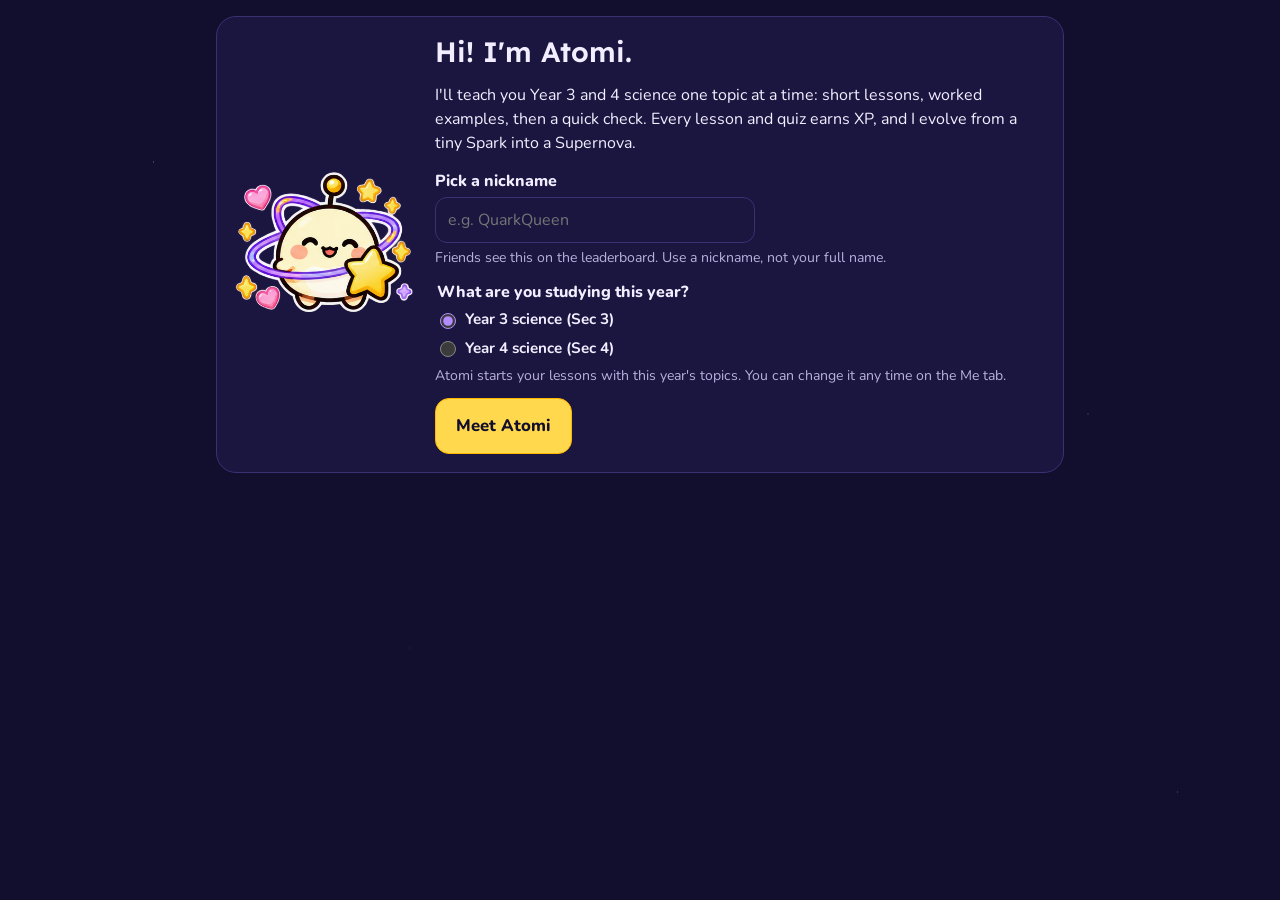
==== commit 2e0fdfb2: "Add topic choice, quiz builder, notes to flashcards and science games - Learn tab: search and filter" ====
--- a/index.html
+++ b/index.html
@@ -165,12 +165,52 @@
 .tabs{display:flex;gap:6px;flex-wrap:wrap}
 .tabs button{border:1px solid var(--line);background:var(--surface);color:var(--muted);border-radius:999px;padding:6px 14px;font-weight:800;font-size:.88rem}
 .tabs button[aria-pressed="true"]{background:var(--accent);border-color:var(--accent);color:var(--accent-ink)}
+/* Brand kit: Cosmic lab night sky (Daylight theme drops it) */
+body{background-image:radial-gradient(1.5px 1.5px at 12% 18%,rgba(255,255,255,.45),transparent 60%),radial-gradient(1px 1px at 68% 12%,rgba(255,255,255,.4),transparent 60%),radial-gradient(1.5px 1.5px at 85% 46%,rgba(255,216,77,.5),transparent 60%),radial-gradient(1px 1px at 32% 72%,rgba(255,255,255,.35),transparent 60%),radial-gradient(1px 1px at 52% 38%,rgba(180,140,255,.5),transparent 60%),radial-gradient(1.5px 1.5px at 92% 88%,rgba(255,255,255,.35),transparent 60%);background-attachment:fixed}
+:root[data-theme="light"] body{background-image:none}
+.brand b{color:var(--accent)}
+.bubble::before{content:"";position:absolute;left:-7px;top:50%;width:12px;height:12px;background:var(--panel);border-left:1px solid var(--line);border-bottom:1px solid var(--line);transform:translateY(-50%) rotate(45deg)}
+@media (max-width:560px){.hero .bubble::before{display:none}}
+.linkbtn{background:none;border:0;padding:0;color:var(--accent);font-weight:800;text-decoration:underline;cursor:pointer}
+.promo{display:flex;flex-direction:column;gap:12px;justify-content:space-between}
+.promo .btn{align-self:flex-start}
+.s-notes{--c:var(--accent);--cs:var(--accent-soft)}
+/* Notes and flashcards */
+.flash{min-height:220px;border:2px solid var(--line);background:var(--panel);border-radius:20px;padding:24px;display:flex;flex-direction:column;gap:10px;align-items:center;justify-content:center;text-align:center;box-shadow:var(--glow)}
+.flash.flipped{background:var(--accent-soft);border-color:var(--accent)}
+.flash-text{font-family:var(--font-display);font-size:1.4rem;font-weight:600;line-height:1.35;max-width:46ch}
+/* Games */
+.game{display:flex;flex-direction:column;gap:10px}
+.game .tag{margin-top:6px}
+.match-grid{display:grid;grid-template-columns:repeat(4,minmax(0,1fr));gap:10px}
+@media (max-width:560px){.match-grid{grid-template-columns:repeat(3,minmax(0,1fr))}}
+.mtile{min-height:92px;border:2px solid var(--line);background:var(--panel);border-radius:14px;padding:8px;font-weight:800;font-size:.86rem;line-height:1.3;color:var(--ink)}
+.mtile span{font-family:var(--font-display);font-size:1.6rem;color:var(--accent)}
+.mtile.up{background:var(--surface);border-color:var(--accent)}
+.mtile.up.def{border-color:var(--star)}
+.mtile.done{background:var(--good-soft);border-color:var(--good);color:var(--good);opacity:.8}
+.nuclide{display:grid;grid-template-columns:auto auto;align-items:center;column-gap:4px;font-family:var(--font-display);background:var(--panel);border:1px solid var(--line);border-radius:16px;padding:16px 22px}
+.nuclide .nA,.nuclide .nZ{grid-column:1;font-size:1.1rem;text-align:right;color:var(--muted)}
+.nuclide .nS{grid-column:2;grid-row:1 / span 2;font-size:3.4rem;font-weight:700;color:var(--ink);line-height:1}
+.nuclide .nS sup{font-size:1.3rem;color:var(--chem)}
+.counter{display:flex;flex-direction:column;gap:6px}
+.ctr-num{font-family:var(--font-display);font-size:1.6rem;min-width:2ch;text-align:center;font-variant-numeric:tabular-nums}
+.bt-board{display:flex;flex-direction:column;gap:6px}
+.bt-row{display:flex;align-items:center;gap:10px;padding:6px 10px;border:1px solid var(--line);border-radius:12px;background:var(--surface)}
+.bt-row.me{border-color:var(--star);background:var(--accent-soft)}
+.bt-rank{font-family:var(--font-display);width:1.4em;text-align:center;color:var(--muted)}
+.bt-name{flex:1;font-weight:800;min-width:0;overflow-wrap:anywhere}
+.bt-prog{width:120px}
+.bt-score{font-family:var(--font-display);font-size:1.2rem;font-variant-numeric:tabular-nums;min-width:2.5ch;text-align:right}
+.code{font-family:var(--font-display);letter-spacing:.12em;color:var(--star)}
+.nav{flex-wrap:wrap}
 </style>
 </head>
 <body>
 <div class="wrap" id="app"><p class="muted">Loading Atomi…</p></div>
 <script src="questions.js"></script>
 <script src="lessons.js"></script>
+<script src="extra.js"></script>
 <script>
 "use strict";
 /* ---------- constants ---------- */
@@ -192,7 +232,10 @@
   {id:"labpro",name:"Lab Pro",desc:"Reach 70% on every Practical topic"},
   {id:"learn1",name:"First lesson",desc:"Learn your first topic"},
   {id:"learn10",name:"Bookworm",desc:"Learn 10 topics"},
-  {id:"learn30",name:"Scholar",desc:"Learn 30 topics"}
+  {id:"learn30",name:"Scholar",desc:"Learn 30 topics"},
+  {id:"notetaker",name:"Note taker",desc:"Turn your notes into flashcards"},
+  {id:"gamer",name:"Game on",desc:"Play 10 science games"},
+  {id:"champion",name:"Champion",desc:"Win a Quiz Battle with friends"}
 ];
 const PASS = 70; // % on the lesson check needed to count a topic as learned
 const QMAP = {};
@@ -213,7 +256,7 @@
 /* ---------- state ---------- */
 function fresh(){
   return {v:1,name:"",level:3,xp:0,streak:0,lastDay:null,quizzes:0,weekKey:"",weekXp:0,
-    topics:{},review:{},badges:[],answered:0,correct:0,fixed:0,subjDone:{},hideBoard:false,learn:{},lastSubj:"phy",look:{theme:"classic",hat:null,band:null,scarf:null,cape:null,glasses:null}};
+    topics:{},review:{},badges:[],answered:0,correct:0,fixed:0,subjDone:{},hideBoard:false,learn:{},lastSubj:"phy",decks:[],best:{},games:0,wins:0,look:{theme:"classic",hat:null,band:null,scarf:null,cape:null,glasses:null}};
 }
 let S = fresh();
 let mode = "local";          // "cloud" when saved to the artifact's database
@@ -263,7 +306,7 @@
 function daysSince(){ return S.lastDay ? dayNum(today()) - dayNum(S.lastDay) : null; }
 function effStreak(){ const d = daysSince(); return (d === 0 || d === 1) ? S.streak : 0; }
 function mood(){ const d = daysSince(); if(d === null) return "ready"; if(d === 0) return "happy"; if(d === 1) return "ready"; if(d <= 3) return "sleepy"; return "dim"; }
-function dueReviews(){ const t = today(); return Object.keys(S.review).filter(k => S.review[k].due <= t && QMAP[k]); }
+function dueReviews(){ const t = today(); return Object.keys(S.review).filter(k => S.review[k].due <= t && getQ(k)); }
 function weakest(n){
   const on = TOPICS.filter(isOn);
   const triedT = on.filter(t => tried(t.id)).sort((a,b) => mastery(a.id) - mastery(b.id));
@@ -472,7 +515,7 @@
 
 /* ---------- quiz engine ---------- */
 function makeQ(qid){
-  const {t, i} = QMAP[qid]; const q = t.qs[i];
+  const {t, i} = getQ(qid); const q = t.qs[i];
   const order = shuffle([0,1,2,3]);
   return {qid, t, text:q[0], opts:order.map(k => q[1+k]), ans:order.indexOf(0), expl:q[5]};
 }
@@ -484,6 +527,9 @@
   else if(kind === "topic"){ ids = shuffle(poolFor([TBYID[arg]])); label = TBYID[arg].name; }
   else if(kind === "check"){ ids = shuffle(poolFor([TBYID[arg]])); label = "Lesson check: " + TBYID[arg].name; }
   else if(kind === "review"){ ids = shuffle(dueReviews()).slice(0,10); label = "Review mistakes"; }
+  else if(kind === "custom"){ const keep = QB; QB = {s:arg.s, topics:arg.topics || [], n:arg.n}; ids = shuffle(builderPool()).slice(0, arg.n || 10); QB = keep;
+    label = arg.s === "all" ? "Mixed quiz" : arg.s === "notes" ? "My notes quiz" : SUBJ[arg.s].name + " quiz" + ((arg.topics||[]).length === 1 && TBYID[arg.topics[0]] ? ": " + TBYID[arg.topics[0]].name : ""); }
+  else if(kind === "deck"){ const d = (S.decks || []).find(x => x.id === arg); if(d){ ids = shuffle(d.qs.map((_, i) => "deck:" + d.id + "#" + i)); label = d.title; } }
   if(!ids.length){ toast("There are no questions here yet. Switch on some topics first."); return; }
   Q = {kind, arg, label, list:ids.map(makeQ), i:0, picked:null, correct:0, xp:0, wrong:[], startStage:stageOf(S.xp)};
   go("quiz");
@@ -549,6 +595,9 @@
   if(lc >= 1) give("learn1");
   if(lc >= 10) give("learn10");
   if(lc >= 30) give("learn30");
+  if((S.decks||[]).length >= 1) give("notetaker");
+  if((S.games||0) >= 10) give("gamer");
+  if((S.wins||0) >= 1) give("champion");
   return got;
 }
 
@@ -643,9 +692,11 @@
   clearTimeout(toastTimer); toastTimer = setTimeout(() => { el.hidden = true; }, 3200);
 }
 function topBar(){
-  const tab = (id, label) => '<button data-act="go" data-v="'+id+'"'+(view===id?' aria-current="page"':'')+'>'+label+'</button>';
+  const grp = {explore:"explore", builder:"home", cards:"notes", game:"games", battle:"games", board:"games"};
+  const cur = grp[view] || view;
+  const tab = (id, label) => '<button data-act="go" data-v="'+id+'"'+(cur===id?' aria-current="page"':'')+'>'+label+'</button>';
   return '<header class="top"><button class="brand" data-act="go" data-v="home" aria-label="Atomi Science Quiz home"><span style="width:38px">'+me(Math.max(1,stageOf(S.xp)), "ready")+'</span><b>Atomi Science Quiz</b></button>'+
-    '<nav class="nav" aria-label="Main">'+tab("home","Home")+tab("dress","Atomi")+tab("board","Leaderboard")+tab("me","Me")+'</nav></header>';
+    '<nav class="nav" aria-label="Main">'+tab("home","Home")+tab("explore","Learn")+tab("notes","Notes")+tab("games","Games")+tab("dress","Atomi")+tab("me","Me")+'</nav></header>';
 }
 function bar(p){ return '<div class="bar" role="progressbar" aria-valuemin="0" aria-valuemax="100" aria-valuenow="'+p+'"><i style="width:'+p+'%"></i></div>'; }
 function xpLine(){
@@ -671,11 +722,13 @@
     '</div></section>';
   const cont = nextLesson(S.lastSubj) || Object.keys(SUBJ).map(nextLesson).find(Boolean);
   h += '<div class="row">'+
-       (cont ? '<button class="btn btn-primary btn-big" data-act="learn" data-arg="'+cont.id+'">'+(lstatus(cont.id)==="new"?'Learn next: ':'Continue: ')+esc(cont.name)+'</button>' : '')+
-       '<button class="btn btn-big" data-act="quiz" data-k="quick">Quick quiz (10 questions)</button>'+
+       '<button class="btn btn-primary btn-big" data-act="go" data-v="explore">Choose a topic to learn</button>'+
+       '<button class="btn btn-big" data-act="go" data-v="builder">Quick quiz</button>'+
        '<button class="btn btn-big" data-act="quiz" data-k="review"'+(n?'':' disabled')+'>Review mistakes ('+n+')</button></div>';
-  h += '<section class="card" style="display:flex;flex-direction:column;gap:4px"><h2>Up next in each subject</h2>'+
-       '<p class="small muted">Each lesson teaches a topic step by step, then a short check makes sure it stuck. Pass the check ('+PASS+'%+) to mark the topic learned.</p>';
+  h += '<div class="grid g2"><div class="card promo"><div><h2>Turn your notes into a quiz</h2><p class="small muted">Paste notes or snap a photo. Atomi makes flashcards and questions.</p></div><button class="btn" data-act="go" data-v="notes">My notes</button></div>'+
+       '<div class="card promo"><div><h2>Science games</h2><p class="small muted">Formula Match, Atom Builder, Speed Blitz and live battles with friends.</p></div><button class="btn" data-act="go" data-v="games">Play</button></div></div>';
+  h += '<section class="card" style="display:flex;flex-direction:column;gap:4px"><h2>Suggested topics</h2>'+
+       '<p class="small muted">Ideas to start with, or <button class="linkbtn" data-act="go" data-v="explore">choose any topic you like</button>. Each lesson teaches the topic step by step, then a short check (pass with '+PASS+'%+) marks it learned.</p>';
   Object.keys(SUBJ).forEach(s => {
     const t = nextLesson(s), tot = TOPICS.filter(x => x.s === s && isOn(x)).length;
     h += '<div class="nextup s-'+s+'"><span class="subjname"><span class="tag">'+SUBJ[s].name+'</span></span>'+
@@ -746,9 +799,9 @@
   const yb = (v,l) => '<button data-act="year" data-y="'+v+'" aria-pressed="'+(yearFilter===v)+'">'+l+'</button>';
   let h = '<section class="card s-'+s+'" style="border-top:5px solid var(--c);display:flex;flex-direction:column;gap:12px">'+
     '<div class="row between"><div><h1>'+SUBJ[s].name+'</h1><p class="muted">'+learnedCount(s)+' of '+TOPICS.filter(t=>t.s===s && isOn(t)).length+' topics learned · quiz mastery '+subjMastery(s)+'%</p></div>'+
-    '<div class="row">'+(nextLesson(s) ? '<button class="btn btn-primary" data-act="learn" data-arg="'+nextLesson(s).id+'">Learn next topic</button>' : '')+
+    '<div class="row">'+(nextLesson(s) ? '<button class="btn" data-act="learn" data-arg="'+nextLesson(s).id+'">Suggested: '+esc(nextLesson(s).name)+'</button>' : '')+
     '<button class="btn" data-act="quiz" data-k="subject" data-arg="'+s+'">10-question quiz</button></div></div>'+
-    '<p class="small muted">Work through the lessons in order. Each topic builds on the ones before it.</p>'+
+    '<p class="small muted">Pick any topic you like. You don\'t have to go in order.</p>'+
     (s === "prac" ? '<p class="notice">Practical questions are about school lab work. Only do experiments in the lab, with your teacher.</p>' : '')+
     '<div class="row between"><div class="seg" role="group" aria-label="Filter by year">'+yb("all","All")+yb("3","Year 3")+yb("4","Year 4")+'</div>'+
     '<span class="small muted">Untick topics you don\'t want in mixed quizzes yet. You can still learn them.</span></div>'+
@@ -772,7 +825,7 @@
   if(picked !== null){ if(picked === q.ans){ md = "happy"; say = ["Nice one!","Correct!","Brilliant!","You know this!"][Q.i % 4]; } else { md = "sleepy"; say = "So close! Read the explanation."; } }
   let h = '<section class="card s-'+q.t.s+'" style="display:flex;flex-direction:column;gap:16px">'+
     '<div class="quizhead"><div>'+me(stageOf(S.xp), md, {goggles:q.t.s==="prac"})+'</div>'+
-    '<div style="display:flex;flex-direction:column;gap:6px"><div class="row between"><span class="tag">'+SUBJ[q.t.s].name+' · '+esc(q.t.name)+'</span>'+
+    '<div style="display:flex;flex-direction:column;gap:6px"><div class="row between"><span class="tag">'+esc(subjName(q.t.s))+' · '+esc(q.t.name)+'</span>'+
     '<span class="small muted">Question '+(Q.i+1)+' of '+n+'</span></div>'+bar(Math.round((Q.i + (picked!==null?1:0)) / n * 100))+
     '<span class="small" style="font-weight:700">'+say+'</span></div></div>'+
     '<p class="qtext" id="qtext">'+esc(q.text)+'</p><div class="opts" role="group" aria-labelledby="qtext">';
@@ -808,6 +861,7 @@
     const t = TBYID[Q.arg], passed = lstatus(t.id) === "learned", nx = nextLesson(t.s);
     h += '<div class="row">'+
       (passed && nx ? '<button class="btn btn-primary btn-big" data-act="learn" data-arg="'+nx.id+'">Next lesson: '+esc(nx.name)+'</button>' : '')+
+      (passed ? '<button class="btn btn-big" data-act="go" data-v="explore">Choose another topic</button>' : '')+
       (!passed ? '<button class="btn btn-primary btn-big" data-act="learn" data-arg="'+t.id+'">Read the lesson again</button><button class="btn btn-big" data-act="again">Retry the check</button>' : '')+
       '</div>';
   }
@@ -821,7 +875,7 @@
   if(Q.wrong.length){
     h += '<section class="card"><h2>Go over these</h2>';
     Q.wrong.forEach(q => { h += '<div class="mist"><b>'+esc(q.text)+'</b><span style="color:var(--good);font-weight:700">'+esc(q.opts[q.ans])+'</span><span class="small muted">'+esc(q.expl)+'</span>'+
-      (Q.kind === "check" ? '' : '<div><button class="btn btn-sm" data-act="learn" data-arg="'+q.t.id+'">Learn: '+esc(q.t.name)+'</button></div>')+'</div>'; });
+      (Q.kind === "check" || !LESSONS[q.t.id] ? '' : '<div><button class="btn btn-sm" data-act="learn" data-arg="'+q.t.id+'">Learn: '+esc(q.t.name)+'</button></div>')+'</div>'; });
     h += '</section>';
   }
   h += '<div class="row">'+(Q.kind === "check" ? '' : '<button class="btn btn-big" data-act="again">Play again</button>')+'<button class="btn btn-big" data-act="go" data-v="home">Home</button></div>';
@@ -908,6 +962,13 @@
   else if(view === "quiz") body = vQuiz();
   else if(view === "lesson") body = vLesson();
   else if(view === "dress") body = vDress();
+  else if(view === "explore") body = vExplore();
+  else if(view === "builder") body = vBuilder();
+  else if(view === "notes") body = vNotes();
+  else if(view === "cards") body = FC ? vCards() : vNotes();
+  else if(view === "games") body = vGames();
+  else if(view === "game") body = vGame();
+  else if(view === "battle") body = vBattle();
   else if(view === "result") body = vResult();
   else if(view === "board") body = vBoard();
   else if(view === "me") body = vMe();
@@ -978,6 +1039,10 @@
   if(window.claude && typeof window.claude.use === "function"){
     try{ [DB, user] = await Promise.all([withTimeout(window.claude.use("db"), 10000), withTimeout(window.claude.use("user"), 10000)]); }catch(e){ DB = null; }
   }
+  if(window.claude && typeof window.claude.use === "function"){
+    try{ [SAMPLE, ROOM] = await Promise.all([withTimeout(window.claude.use("sample"), 10000), withTimeout(window.claude.use("room"), 10000)]); }catch(e){}
+    if(SAMPLE && SAMPLE.limits){ try{ const lim = await SAMPLE.limits(); SAMPLE_IMAGES = lim && lim.images ? lim.images : null; }catch(e){} }
+  }
   if(DB && user){
     try{ UID = await withTimeout(user.id(), 10000); }catch(e){ UID = null; }
     if(UID){
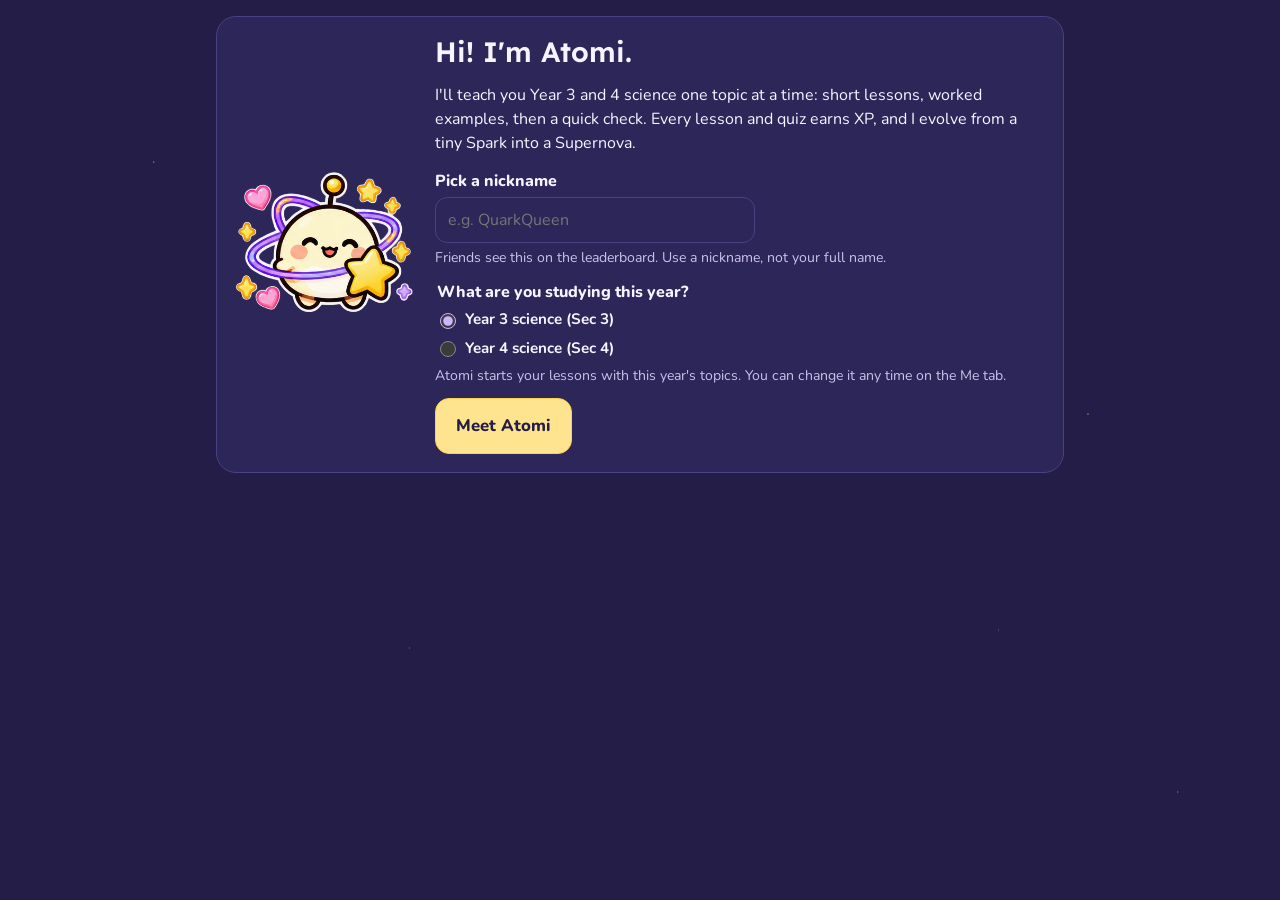
==== commit 78a251b7: "Switch brand to a pastel cosmic palette - Dusky lavender night sky, pastel purple, butter-star yello" ====
--- a/index.html
+++ b/index.html
@@ -9,28 +9,29 @@
 <link href="https://fonts.googleapis.com/css2?family=Lexend:wght@500;600;700&family=Nunito:wght@400;600;700;800&display=swap" rel="stylesheet">
 <style>
 :root{
-  /* Atomi brand kit, Cosmic lab: deep space navy, glowing purple, star yellow. Cosmic is the default theme; Daylight via data-theme="light".
+  /* Atomi brand kit, Pastel cosmic: dusky lavender night sky, pastel purple, butter-star yellow, candy subject colours.
+     Cosmic is the default theme; Daylight via data-theme="light".
      Layout: one centred column (max 880px): top bar, then the current view. Subject colours carry meaning everywhere. */
-  --bg:#120e2e; --surface:#1b1640; --panel:#241d52; --ink:#f3eeff; --muted:#b9b0dd; --line:#3a3175;
-  --accent:#b48cff; --accent-soft:#2e2463; --accent-ink:#120e2e;
-  --star:#ffd84d; --on-star:#120e2e; --star-deep:#ffb700;
-  --phy:#6cd2ff; --chem:#ff978c; --bio:#9be86a; --prac:#ffd84d;
-  --phy-soft:#102c45; --chem-soft:#3a1c22; --bio-soft:#17331f; --prac-soft:#362c10;
-  --good:#6fe0a0; --good-soft:#133a2a; --bad:#ff8a9c; --bad-soft:#3d1a2a;
-  --glow:0 0 0 2px #3a3175, 0 0 24px rgba(180,140,255,.35);
+  --bg:#231d47; --surface:#2d2659; --panel:#383069; --ink:#f8f4ff; --muted:#cbc2ea; --line:#4a4084;
+  --accent:#cdb6ff; --accent-soft:#3f3478; --accent-ink:#231d47;
+  --star:#ffe490; --on-star:#231d47; --star-deep:#ffcf4d;
+  --phy:#9fdcff; --chem:#ffb4ab; --bio:#bdf0a0; --prac:#ffe490;
+  --phy-soft:#24395e; --chem-soft:#43284a; --bio-soft:#26404a; --prac-soft:#41385a;
+  --good:#a6efc4; --good-soft:#22404a; --bad:#ffb3c1; --bad-soft:#45274d;
+  --glow:0 0 0 2px #4a4084, 0 0 28px rgba(205,182,255,.4);
   --font-display:"Lexend","Trebuchet MS",system-ui,sans-serif;
   --font-body:"Nunito","Segoe UI",system-ui,sans-serif;
   --radius:20px;
   color-scheme:dark;
 }
 :root[data-theme="light"]{
-  --bg:#f5f2ff; --surface:#ffffff; --panel:#ebe5ff; --ink:#1b1640; --muted:#554c80; --line:#d6ccf5;
-  --accent:#6b35d6; --accent-soft:#e6dcff; --accent-ink:#ffffff;
-  --star:#fed442; --on-star:#1b1640; --star-deep:#f4ab00;
-  --phy:#0a6aa1; --chem:#c0331c; --bio:#3c7409; --prac:#835a00;
-  --phy-soft:#dff3ff; --chem-soft:#ffe6e3; --bio-soft:#ebf9d6; --prac-soft:#fff3cc;
-  --good:#1f6e30; --good-soft:#dff4e4; --bad:#b8243e; --bad-soft:#fde3e7;
-  --glow:0 0 0 2px #ffffff, 0 6px 16px rgba(107,53,214,.22);
+  --bg:#f8f4ff; --surface:#ffffff; --panel:#efe8ff; --ink:#2a2350; --muted:#5c537f; --line:#ddd2fb;
+  --accent:#7445d6; --accent-soft:#ece3ff; --accent-ink:#ffffff;
+  --star:#ffe07a; --on-star:#2a2350; --star-deep:#f2b632;
+  --phy:#0b6a9e; --chem:#b8402c; --bio:#3b7313; --prac:#7d5a00;
+  --phy-soft:#e3f4ff; --chem-soft:#ffece8; --bio-soft:#eefbe2; --prac-soft:#fff6d6;
+  --good:#1f6e3a; --good-soft:#e3f6ea; --bad:#b02a4a; --bad-soft:#ffe8ee;
+  --glow:0 0 0 2px #ffffff, 0 6px 18px rgba(116,69,214,.2);
   color-scheme:light;
 }
 *{box-sizing:border-box}
@@ -166,7 +167,7 @@
 .tabs button{border:1px solid var(--line);background:var(--surface);color:var(--muted);border-radius:999px;padding:6px 14px;font-weight:800;font-size:.88rem}
 .tabs button[aria-pressed="true"]{background:var(--accent);border-color:var(--accent);color:var(--accent-ink)}
 /* Brand kit: Cosmic lab night sky (Daylight theme drops it) */
-body{background-image:radial-gradient(1.5px 1.5px at 12% 18%,rgba(255,255,255,.45),transparent 60%),radial-gradient(1px 1px at 68% 12%,rgba(255,255,255,.4),transparent 60%),radial-gradient(1.5px 1.5px at 85% 46%,rgba(255,216,77,.5),transparent 60%),radial-gradient(1px 1px at 32% 72%,rgba(255,255,255,.35),transparent 60%),radial-gradient(1px 1px at 52% 38%,rgba(180,140,255,.5),transparent 60%),radial-gradient(1.5px 1.5px at 92% 88%,rgba(255,255,255,.35),transparent 60%);background-attachment:fixed}
+body{background-image:radial-gradient(2px 2px at 12% 18%,rgba(255,255,255,.5),transparent 60%),radial-gradient(1.5px 1.5px at 68% 12%,rgba(255,179,225,.6),transparent 60%),radial-gradient(2px 2px at 85% 46%,rgba(255,228,144,.6),transparent 60%),radial-gradient(1.5px 1.5px at 32% 72%,rgba(159,216,255,.55),transparent 60%),radial-gradient(1.5px 1.5px at 52% 38%,rgba(205,182,255,.6),transparent 60%),radial-gradient(2px 2px at 92% 88%,rgba(168,240,208,.5),transparent 60%),radial-gradient(1px 1px at 22% 52%,rgba(255,255,255,.45),transparent 60%),radial-gradient(1.5px 1.5px at 78% 70%,rgba(255,173,158,.5),transparent 60%);background-attachment:fixed}
 :root[data-theme="light"] body{background-image:none}
 .brand b{color:var(--accent)}
 .bubble::before{content:"";position:absolute;left:-7px;top:50%;width:12px;height:12px;background:var(--panel);border-left:1px solid var(--line);border-bottom:1px solid var(--line);transform:translateY(-50%) rotate(45deg)}
@@ -406,13 +407,13 @@
   const wearsHat = !!look.hat;
   let s = '<svg class="atomi mood-'+md+'" viewBox="0 0 120 120" role="img" aria-label="Atomi, '+STAGES[stage].name+' stage, feeling '+moodWord+'"><defs><clipPath id="'+uid+'"><ellipse cx="'+cx+'" cy="'+cy+'" rx="'+r+'" ry="'+(r*0.94)+'"/></clipPath></defs><g class="bod"'+(md === "dim" ? ' opacity="0.75"' : '')+'>';
   // glow (Supernova) and cape
-  if(stage >= 4) s += '<circle cx="60" cy="66" r="56" fill="#b48cff" opacity="0.18"/>';
+  if(stage >= 4) s += '<circle cx="60" cy="66" r="56" fill="#cdb6ff" opacity="0.2"/>';
   const capeColour = look.cape ? CAPES[look.cape] : (stage >= 4 ? CAPES.purple : null);
   if(capeColour && stage >= 1){
     s += '<path d="M'+(cx-24*k)+' '+(cy-4*k)+' Q'+(cx-44*k)+' '+(cy+40*k)+' '+(cx-34*k)+' '+(cy+48*k)+' L'+(cx+34*k)+' '+(cy+48*k)+' Q'+(cx+44*k)+' '+(cy+40*k)+' '+(cx+24*k)+' '+(cy-4*k)+' Z" fill="'+capeColour+'" stroke="'+INK+'" stroke-width="2"/>';
     if(look.cape === "star" || (!look.cape && stage >= 4)) s += star(cx-26*k, cy+36*k, 4, STAR) + star(cx+27*k, cy+30*k, 3.5, STAR) + star(cx+18*k, cy+42*k, 2.5, STAR);
   }
-  if(stage === 0) s += '<circle cx="'+cx+'" cy="'+cy+'" r="30" fill="#b48cff" opacity="0.22"/>';
+  if(stage === 0) s += '<circle cx="'+cx+'" cy="'+cy+'" r="30" fill="#cdb6ff" opacity="0.24"/>';
   // back halves of the orbit rings
   for(let i=0;i<rings;i++) s += '<ellipse cx="'+cx+'" cy="'+cy+'" rx="'+RX[i]+'" ry="'+RY[i]+'" transform="rotate('+angles[i]+' '+cx+' '+cy+')" fill="none" stroke="'+RING[i]+'" stroke-width="3.5" opacity="0.9"/>';
   // feet
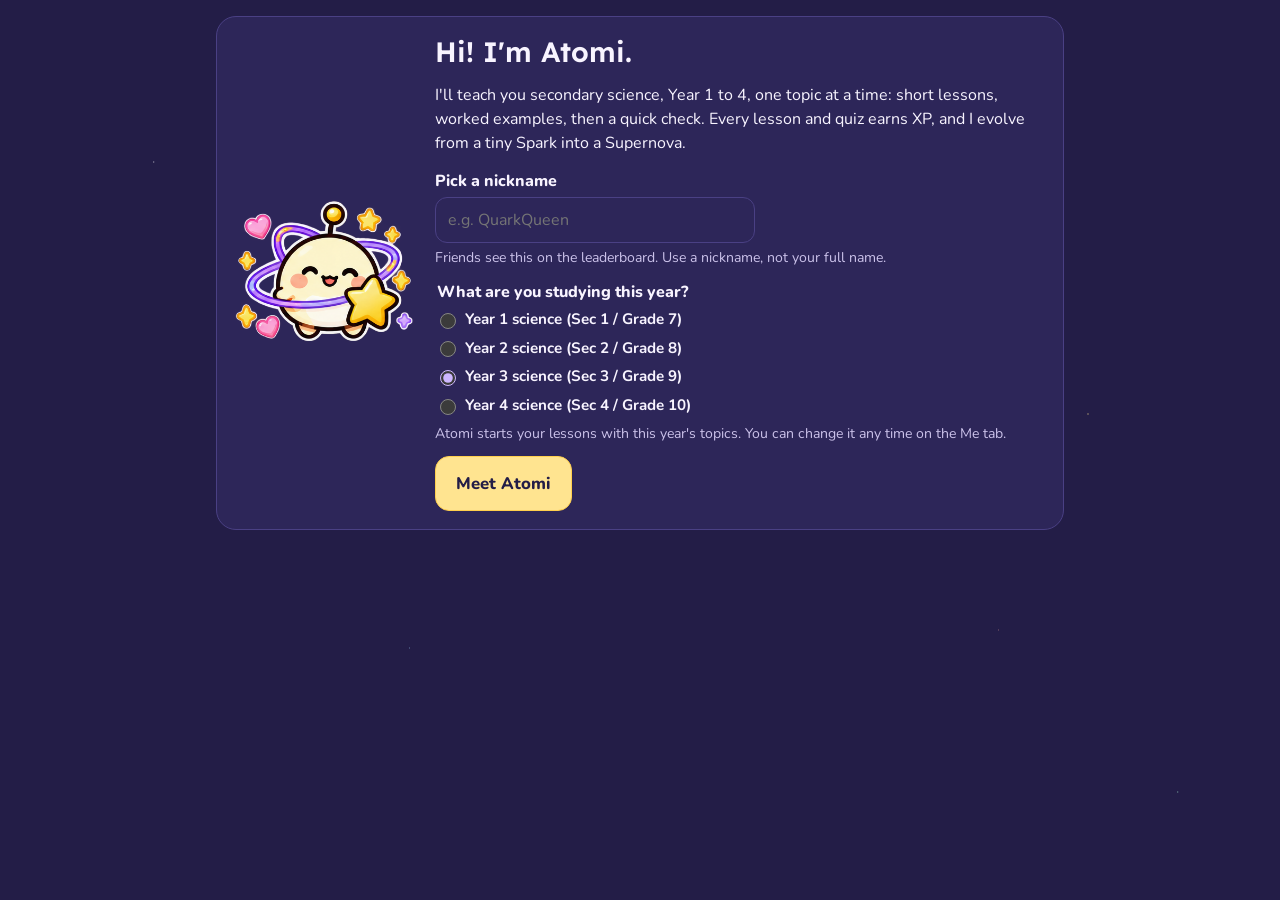
==== commit bc30f3ee: "Add Year 1 and 2 science and blind boxes for Atomi's looks - 18 lower secondary topics (Year 1-2 / G" ====
--- a/index.html
+++ b/index.html
@@ -205,13 +205,130 @@
 .bt-score{font-family:var(--font-display);font-size:1.2rem;font-variant-numeric:tabular-nums;min-width:2.5ch;text-align:right}
 .code{font-family:var(--font-display);letter-spacing:.12em;color:var(--star)}
 .nav{flex-wrap:wrap}
+.fcode{font-family:var(--font-display);font-size:2rem;font-weight:700;letter-spacing:.18em;color:var(--star)}
+.invite{border-color:var(--star);box-shadow:var(--glow)}
+.fr-row{grid-template-columns:1fr auto auto}
+#fr-code::placeholder,#bt-code::placeholder{text-transform:none}
+
+/* ---------- Arcade ---------- */
+.btn-brand{background:var(--accent);border-color:var(--accent);color:var(--accent-ink)}
+.chip.hot{border-color:var(--star-deep);background:var(--star);color:var(--on-star);animation:pulse 1s ease-in-out infinite}
+@keyframes pulse{50%{transform:scale(1.06)}}
+.arc-hero{background:radial-gradient(circle at 85% 20%,var(--accent-soft),transparent 60%),var(--surface)}
+.arc-modes{display:grid;grid-template-columns:repeat(auto-fit,minmax(230px,1fr));gap:14px}
+.arc-mode{display:flex;flex-direction:column;gap:10px;transition:transform .15s}
+.arc-mode:hover{transform:translateY(-3px)}
+.mode-art{height:84px;border-radius:14px;display:grid;place-items:center;background:var(--panel)}
+.mode-art svg{height:72px;width:auto}
+.mode-rush .mode-art{background:linear-gradient(135deg,#3f3478,#5a3f7a)}
+.mode-gold .mode-art{background:linear-gradient(135deg,#2f3f7a,#3f3478)}
+.mode-race .mode-art{background:linear-gradient(135deg,#3f3478,#2f4f6a)}
+.arc-hud{display:flex;justify-content:space-between;align-items:flex-end;gap:12px;flex-wrap:wrap}
+.arc-score{position:relative;display:flex;align-items:baseline;gap:8px}
+.arc-score b{font-family:var(--font-display);font-size:2.4rem;line-height:1;color:var(--star);font-variant-numeric:tabular-nums}
+.arc-score small{font-size:1.1rem;color:var(--muted)}
+.floaty{position:absolute;left:10px;top:-6px;font-family:var(--font-display);font-weight:700;font-size:1.4rem;pointer-events:none;animation:floatUp 1.1s ease-out forwards;white-space:nowrap;z-index:3;text-shadow:0 2px 0 rgba(0,0,0,.25)}
+.floaty.up{color:var(--good)} .floaty.down{color:var(--bad)}
+.floaty.dmg{left:50%;top:10%;font-size:2rem;color:var(--star)}
+@keyframes floatUp{from{opacity:1;transform:translateY(0) scale(1)}to{opacity:0;transform:translateY(-46px) scale(1.25)}}
+.arc-main{display:grid;grid-template-columns:1fr 240px;gap:16px;align-items:start}
+@media (max-width:720px){.arc-main{grid-template-columns:1fr}}
+.arc-play{display:flex;flex-direction:column;gap:12px;min-width:0}
+.arc-side{background:var(--panel);border-radius:14px;padding:12px;display:flex;flex-direction:column;gap:8px}
+.arc-p{display:flex;align-items:center;gap:8px;padding:4px 6px;border-radius:10px;transition:background .2s}
+.arc-p.me{background:var(--accent-soft)}
+.arc-rank{font-family:var(--font-display);width:1.2em;color:var(--muted);text-align:center}
+.arc-name{flex:1;font-weight:700;font-size:.9rem;overflow:hidden;text-overflow:ellipsis;white-space:nowrap}
+.arc-val{font-family:var(--font-display);font-variant-numeric:tabular-nums}
+.arc-log p{background:var(--bg);border-radius:8px;padding:6px 8px;margin-top:4px}
+.shop{display:grid;grid-template-columns:repeat(auto-fit,minmax(200px,1fr));gap:10px}
+.shop-item{background:var(--panel);border:1px solid var(--line);border-radius:14px;padding:12px;display:flex;flex-direction:column;gap:6px;align-items:flex-start}
+.shop-item.pow{border-color:var(--accent)}
+.pips{display:flex;gap:4px}.pips i{width:14px;height:6px;border-radius:3px;background:var(--line)}.pips i.on{background:var(--star)}
+.planets{display:grid;grid-template-columns:repeat(3,1fr);gap:10px}
+.planet{border:2px solid var(--line);background:var(--panel);border-radius:18px;padding:10px 4px;display:flex;flex-direction:column;align-items:center;gap:4px;font-weight:800;transition:transform .15s}
+.planet:hover:not(:disabled){transform:translateY(-4px) rotate(-2deg);border-color:var(--accent)}
+.planet svg{animation:bob 2.4s ease-in-out infinite}
+.planet:nth-child(2) svg{animation-delay:.4s}.planet:nth-child(3) svg{animation-delay:.8s}
+.planet.open{border-color:var(--star);animation:pop .35s ease-out}
+@keyframes bob{50%{transform:translateY(-5px)}}
+@keyframes pop{0%{transform:scale(.9)}60%{transform:scale(1.08)}100%{transform:scale(1)}}
+.track{display:flex;flex-direction:column;gap:6px;background:var(--panel);border-radius:14px;padding:10px}
+.lane{display:grid;grid-template-columns:90px 1fr;gap:8px;align-items:center}
+.lane-name{font-size:.8rem;font-weight:800;overflow:hidden;text-overflow:ellipsis;white-space:nowrap}
+.lane.me .lane-name{color:var(--star)}
+.lane-road{position:relative;height:28px;border-radius:999px;background:repeating-linear-gradient(90deg,var(--bg) 0 14px,var(--surface) 14px 28px)}
+.rocket{position:absolute;top:2px;transition:left .5s cubic-bezier(.3,1.4,.6,1)}
+.flag{position:absolute;right:4px;top:4px;width:6px;height:20px;background:repeating-linear-gradient(0deg,#f8f4ff 0 5px,#2a2150 5px 10px);border-radius:2px}
+.podium{display:flex;align-items:flex-end;justify-content:center;gap:10px}
+.pod{display:flex;flex-direction:column;align-items:center;gap:4px;width:110px}
+.pod-block{width:100%;border-radius:12px 12px 0 0;background:var(--accent-soft);display:grid;place-items:center;font-family:var(--font-display);font-size:1.6rem;color:var(--accent)}
+.pod1 .pod-block{height:96px;background:var(--star);color:var(--on-star)}.pod2 .pod-block{height:66px}.pod3 .pod-block{height:44px}
+.pod.me b{color:var(--star)}
+.confetti{position:fixed;inset:0;pointer-events:none;z-index:20;overflow:hidden}
+.confetti i{position:absolute;top:-12px;width:9px;height:14px;border-radius:2px;animation:fall 2.6s linear forwards}
+@keyframes fall{to{top:105%;transform:rotate(720deg) translateX(40px)}}
+/* ---------- Story ---------- */
+.story-promo{background:linear-gradient(120deg,var(--accent-soft),var(--surface) 70%)}
+.ship-mini{width:170px;flex:none}.ship{width:100%;max-width:340px;height:auto}
+@media (max-width:560px){.ship-mini{width:110px}}
+.story-map{display:grid;grid-template-columns:repeat(auto-fit,minmax(260px,1fr));gap:12px}
+.planet-card{display:flex;flex-direction:column;gap:10px;align-items:flex-start}
+.planet-card.locked{opacity:.55}
+.boss-mini{width:64px;flex:none}.boss-big{width:110px}
+.boss-big svg,.boss-mini svg{width:100%;height:auto;display:block}
+.boss-big svg{animation:bob 2s ease-in-out infinite}
+.stars span{color:var(--line);font-size:1.1rem}.stars span.on{color:var(--star)}.stars.big span{font-size:2.2rem}
+.talk{display:flex;gap:14px;align-items:flex-end}
+.talk.boss-talk{flex-direction:row-reverse}
+.talk-face{width:110px;flex:none}
+.talk-bubble{flex:1;animation:pop .3s ease-out}
+.talk-bubble p{margin-top:4px;font-size:1.05rem}
+.arena{display:grid;grid-template-columns:1fr auto 1fr;align-items:center;gap:10px;background:radial-gradient(ellipse at 50% 90%,var(--accent-soft),transparent 70%),var(--panel);border-radius:18px;padding:14px}
+.fighter{display:flex;flex-direction:column;align-items:center;gap:6px;position:relative}
+.vs{font-family:var(--font-display);font-size:1.6rem;color:var(--star)}
+.hearts span{font-size:1.5rem;color:var(--line)}.hearts span.on{color:var(--bad)}
+.hpbar{width:100%;max-width:160px;height:12px;border-radius:999px;background:var(--bg);overflow:hidden;border:1px solid var(--line)}
+.hpbar i{display:block;height:100%;background:linear-gradient(90deg,var(--bad),var(--star));transition:width .4s}
+.timer{height:8px;border-radius:999px;background:var(--bg);overflow:hidden}
+.timer i{display:block;height:100%;background:var(--accent);transition:width .2s linear}
+.shake{animation:shake .45s}
+@keyframes shake{20%{transform:translateX(-8px) rotate(-3deg)}40%{transform:translateX(8px) rotate(3deg)}60%{transform:translateX(-5px)}80%{transform:translateX(5px)}}
+@media (prefers-reduced-motion:reduce){.shake,.planet svg,.boss-big svg,.chip.hot,.floaty,.talk-bubble,.planet.open{animation:none}.rocket{transition:none}}
+.src{display:flex;flex-direction:column;gap:10px}
+.src-topics{max-height:190px;overflow:auto;padding:2px}
+.src-topics button .muted{font-weight:600;font-size:.78rem}
+.nav-dot{display:inline-grid;place-items:center;min-width:18px;height:18px;padding:0 5px;margin-left:5px;border-radius:999px;background:var(--star);color:var(--on-star);font-size:.72rem;font-weight:800}
+.box-card{display:flex;flex-direction:column;align-items:center;gap:12px;text-align:center}
+.box-card.idle{flex-direction:row;flex-wrap:wrap;text-align:left;align-items:center}
+.box-art{width:120px;position:relative;flex:none}.box-art svg{width:100%;height:auto;display:block}
+.box-art.dim{opacity:.45}
+.box-count{position:absolute;top:0;right:0;background:var(--star);color:var(--on-star);font-family:var(--font-display);font-weight:700;border-radius:999px;min-width:28px;height:28px;display:grid;place-items:center;border:2px solid var(--bg)}
+.wiggle svg{animation:wiggle 2.2s ease-in-out infinite}
+.shaking svg{animation:shake .3s linear infinite}
+@keyframes wiggle{0%,80%,100%{transform:rotate(0)}85%{transform:rotate(-6deg)}90%{transform:rotate(6deg)}95%{transform:rotate(-3deg)}}
+.box-prize{width:170px;animation:pop .5s ease-out}
+.rar-tag{font-family:var(--font-display);font-weight:700;letter-spacing:.08em;text-transform:uppercase;padding:4px 12px;border-radius:999px;background:var(--panel)}
+.rar{font-size:.7rem;font-weight:800;text-transform:uppercase;letter-spacing:.05em}
+.rar-common .rar-tag,.rar.rar-common{color:var(--muted)}
+.rar-rare .rar-tag,.rar.rar-rare{color:var(--phy)}
+.rar-epic .rar-tag,.rar.rar-epic{color:#ffb3e1}
+.rar-legendary .rar-tag,.rar.rar-legendary{color:var(--star)}
+.box-card.rar-epic{box-shadow:0 0 0 2px #ffb3e1,0 0 32px rgba(255,179,225,.35)}
+.box-card.rar-legendary{box-shadow:0 0 0 2px var(--star),0 0 40px rgba(255,228,144,.45)}
+:root[data-theme="light"] .rar-epic .rar-tag,:root[data-theme="light"] .rar.rar-epic{color:#a3307a}
+:root[data-theme="light"] .rar-legendary .rar-tag,:root[data-theme="light"] .rar.rar-legendary{color:#8a5a00}
+@media (prefers-reduced-motion:reduce){.wiggle svg,.shaking svg,.box-prize{animation:none}}
 </style>
 </head>
 <body>
 <div class="wrap" id="app"><p class="muted">Loading Atomi…</p></div>
 <script src="questions.js"></script>
 <script src="lessons.js"></script>
+<script src="lower.js"></script>
 <script src="extra.js"></script>
+<script src="arcade.js"></script>
+<script src="story.js"></script>
 <script>
 "use strict";
 /* ---------- constants ---------- */
@@ -236,7 +353,8 @@
   {id:"learn30",name:"Scholar",desc:"Learn 30 topics"},
   {id:"notetaker",name:"Note taker",desc:"Turn your notes into flashcards"},
   {id:"gamer",name:"Game on",desc:"Play 10 science games"},
-  {id:"champion",name:"Champion",desc:"Win a Quiz Battle with friends"}
+  {id:"champion",name:"Champion",desc:"Win a Quiz Battle with friends"},
+  {id:"friendly",name:"Friendly",desc:"Add your first friend"}
 ];
 const PASS = 70; // % on the lesson check needed to count a topic as learned
 const QMAP = {};
@@ -257,7 +375,7 @@
 /* ---------- state ---------- */
 function fresh(){
   return {v:1,name:"",level:3,xp:0,streak:0,lastDay:null,quizzes:0,weekKey:"",weekXp:0,
-    topics:{},review:{},badges:[],answered:0,correct:0,fixed:0,subjDone:{},hideBoard:false,learn:{},lastSubj:"phy",decks:[],best:{},games:0,wins:0,look:{theme:"classic",hat:null,band:null,scarf:null,cape:null,glasses:null}};
+    topics:{},review:{},badges:[],answered:0,correct:0,fixed:0,subjDone:{},hideBoard:false,learn:{},lastSubj:"phy",decks:[],best:{},games:0,wins:0,friends:[],friendCode:"",mute:false,story:{done:{}},owned:[],boxes:1,boxXp:0,look:{theme:"classic",hat:null,band:null,scarf:null,cape:null,glasses:null}};
 }
 let S = fresh();
 let mode = "local";          // "cloud" when saved to the artifact's database
@@ -290,8 +408,7 @@
   boardSaving = true;
   const ref = DB.doc("players/"+UID);
   try{
-    if(S.hideBoard) await ref.delete();
-    else await ref.set({name:S.name.slice(0,20), xp:S.xp, stage:stageOf(S.xp), weekKey:S.weekKey, weekXp:S.weekXp, streak:effStreak(), look:cleanLook(S.look)});
+    await ref.set({name:S.name.slice(0,20), xp:S.xp, stage:stageOf(S.xp), weekKey:S.weekKey, weekXp:S.weekXp, streak:effStreak(), look:cleanLook(S.look), friendCode:ensureFriendCode(), hidden:!!S.hideBoard});
   }catch(e){
     if(e && e.code === "invalid_argument") boardWriteOk = false;
   }
@@ -300,7 +417,10 @@
 
 /* ---------- derived values ---------- */
 function tstate(id){ return S.topics[id] || (S.topics[id] = {a:[]}); }
-function isOn(t){ const st = S.topics[t.id]; if(st && typeof st.off === "boolean") return !st.off; return t.y <= S.level; }
+function isOn(t){ const st = S.topics[t.id]; if(st && typeof st.off === "boolean") return !st.off; return t.y <= S.level && (S.level <= 2 || t.y >= 3); }
+// Lower secondary (Y1-2) and upper secondary (Y3-4) students each see their own stage first
+function stageSort(ts){ const r = t => ((t.y >= 3) === (S.level >= 3) ? 0 : 10) + t.y; return ts.slice().sort((a, b) => r(a) - r(b)); }
+const YEAR_OPTS = [[1,"Year 1 science (Sec 1 / Grade 7)"],[2,"Year 2 science (Sec 2 / Grade 8)"],[3,"Year 3 science (Sec 3 / Grade 9)"],[4,"Year 4 science (Sec 4 / Grade 10)"]];
 function mastery(id){ const a = (S.topics[id] && S.topics[id].a) || []; if(!a.length) return 0; return Math.round(a.reduce((x,y)=>x+y,0) / a.length * 100); }
 function tried(id){ return ((S.topics[id] && S.topics[id].a) || []).length; }
 function subjMastery(s){ const ts = TOPICS.filter(t => t.s === s && isOn(t)); if(!ts.length) return 0; return Math.round(ts.reduce((x,t)=>x+mastery(t.id),0) / ts.length); }
@@ -328,6 +448,7 @@
 function addXp(n){
   const wk = weekKey(); if(S.weekKey !== wk){ S.weekKey = wk; S.weekXp = 0; }
   S.xp += n; S.weekXp += n;
+  if(n > 0){ S.boxXp = (S.boxXp || 0) + n; while(S.boxXp >= BOX_XP){ S.boxXp -= BOX_XP; S.boxes = (S.boxes || 0) + 1; } }
 }
 function markStudied(){
   const d = daysSince();
@@ -347,36 +468,36 @@
 const WARDROBE = [
   {slot:"theme", label:"Themes", items:[
     {id:"classic", name:"Classic", req:null},
-    {id:"pastel", name:"Pastel", req:{xp:200}},
-    {id:"nature", name:"Nature", req:{badge:"streak3"}},
-    {id:"seasonal", name:"Seasonal", req:{xp:1000}},
-    {id:"neon", name:"Neon", req:{badge:"streak7"}},
-    {id:"cosmic", name:"Cosmic", req:{xp:1500}}]},
+    {id:"pastel", name:"Pastel", req:{xp:200}, rarity:"common"},
+    {id:"nature", name:"Nature", req:{badge:"streak3"}, rarity:"rare"},
+    {id:"seasonal", name:"Seasonal", req:{xp:1000}, rarity:"rare"},
+    {id:"neon", name:"Neon", req:{badge:"streak7"}, rarity:"epic"},
+    {id:"cosmic", name:"Cosmic", req:{xp:1500}, rarity:"legendary"}]},
   {slot:"hat", label:"Hats", items:[
     {id:"wizard", name:"Wizard hat", req:null},
-    {id:"santa", name:"Santa hat", req:{xp:1000}},
-    {id:"crown", name:"Crown", req:{badge:"perfect"}},
-    {id:"frog", name:"Frog hat", req:{badge:"learn10"}}]},
+    {id:"santa", name:"Santa hat", req:{xp:1000}, rarity:"rare"},
+    {id:"crown", name:"Crown", req:{badge:"perfect"}, rarity:"legendary"},
+    {id:"frog", name:"Frog hat", req:{badge:"learn10"}, rarity:"epic"}]},
   {slot:"band", label:"Headbands", items:[
     {id:"bunny", name:"Bunny ears", req:null},
-    {id:"pinkbow", name:"Pink bow", req:{xp:500}},
-    {id:"brownbow", name:"Brown bow", req:{badge:"learn1"}},
-    {id:"flowers", name:"Flower crown", req:{badge:"streak3"}}]},
+    {id:"pinkbow", name:"Pink bow", req:{xp:500}, rarity:"common"},
+    {id:"brownbow", name:"Brown bow", req:{badge:"learn1"}, rarity:"common"},
+    {id:"flowers", name:"Flower crown", req:{badge:"streak3"}, rarity:"rare"}]},
   {slot:"scarf", label:"Scarves", items:[
     {id:"red", name:"Red scarf", req:null},
-    {id:"blue", name:"Blue scarf", req:{xp:300}},
-    {id:"green", name:"Green scarf", req:{badge:"allround"}},
-    {id:"yellow", name:"Yellow scarf", req:{xp:2000}}]},
+    {id:"blue", name:"Blue scarf", req:{xp:300}, rarity:"common"},
+    {id:"green", name:"Green scarf", req:{badge:"allround"}, rarity:"common"},
+    {id:"yellow", name:"Yellow scarf", req:{xp:2000}, rarity:"rare"}]},
   {slot:"cape", label:"Capes", items:[
-    {id:"red", name:"Red cape", req:{xp:800}},
-    {id:"blue", name:"Blue cape", req:{badge:"master"}},
-    {id:"purple", name:"Purple cape", req:{xp:1500}},
-    {id:"star", name:"Star cape", req:{xp:4000}}]},
+    {id:"red", name:"Red cape", req:{xp:800}, rarity:"rare"},
+    {id:"blue", name:"Blue cape", req:{badge:"master"}, rarity:"rare"},
+    {id:"purple", name:"Purple cape", req:{xp:1500}, rarity:"epic"},
+    {id:"star", name:"Star cape", req:{xp:4000}, rarity:"legendary"}]},
   {slot:"glasses", label:"Glasses", items:[
     {id:"round", name:"Round glasses", req:null},
-    {id:"heart", name:"Heart glasses", req:{xp:400}},
-    {id:"goggles", name:"Lab goggles", req:{xp:1200}},
-    {id:"pixel", name:"Pixel shades", req:{badge:"hundred"}}]}
+    {id:"heart", name:"Heart glasses", req:{xp:400}, rarity:"common"},
+    {id:"goggles", name:"Lab goggles", req:{xp:1200}, rarity:"rare"},
+    {id:"pixel", name:"Pixel shades", req:{badge:"hundred"}, rarity:"epic"}]}
 ];
 const DEFAULT_LOOK = {theme:"classic", hat:null, band:null, scarf:null, cape:null, glasses:null};
 function cleanLook(l){
@@ -563,7 +684,7 @@
   Q.bonus = 20 + (perfect ? 50 : 0); Q.xp += Q.bonus; Q.perfect = perfect;
   Q.pct = Math.round(Q.correct / n * 100);
   Q.learnedNow = false;
-  const before = unlockedSet();
+  const before = unlockedSet(); Q.boxesBefore = S.boxes || 0;
   if(Q.kind === "check" || Q.kind === "topic"){
     const l = S.learn[Q.arg] || (S.learn[Q.arg] = {});
     l.best = Math.max(l.best || 0, Q.pct);
@@ -575,7 +696,7 @@
   Q.list.forEach(q => { S.subjDone[q.t.s] = true; });
   if(perfect) S.perfects = (S.perfects||0) + 1;
   Q.newBadges = checkBadges();
-  const after = unlockedSet(); Q.newLooks = [...after].filter(x => !before.has(x));
+  Q.newBoxes = Math.max(0, (S.boxes || 0) - (Q.boxesBefore || 0));
   Q.stageUp = stageOf(S.xp) > Q.startStage;
   save(); pushBoard();
   go("result");
@@ -599,18 +720,60 @@
   if((S.decks||[]).length >= 1) give("notetaker");
   if((S.games||0) >= 10) give("gamer");
   if((S.wins||0) >= 1) give("champion");
+  if((S.friends||[]).length >= 1) give("friendly");
   return got;
 }
 
 
 /* ---------- customise Atomi ---------- */
-function unlocked(req){ return !req || (req.xp !== undefined && S.xp >= req.xp) || (req.badge && S.badges.includes(req.badge)); }
-function reqText(req){
-  if(!req) return "Free";
-  if(req.xp !== undefined) return "Reach " + req.xp.toLocaleString() + " XP";
-  const b = BADGES.find(x => x.id === req.badge); return 'Earn the "' + (b ? b.name : req.badge) + '" badge';
-}
-function unlockedSet(){ const out = new Set(); WARDROBE.forEach(g => g.items.forEach(it => { if(unlocked(it.req)) out.add(g.slot+":"+it.id); })); return out; }
+// Accessories come from blind boxes: one box for every BOX_XP XP earned. Starter items (req:null) are free.
+const BOX_XP = 150;
+const RARITY = {common:{name:"Common", w:60}, rare:{name:"Rare", w:28}, epic:{name:"Epic", w:10}, legendary:{name:"Legendary", w:2}};
+function owns(slot, it){ return !it.req || (S.owned || []).includes(slot + ":" + it.id); }
+function unlocked(req, slot, it){ return slot ? owns(slot, it) : !req; }
+// Old saves unlocked looks by XP and badges: keep everything they already had
+function legacyOwned(st){ const out = []; WARDROBE.forEach(g => g.items.forEach(it => { const r = it.req; if(r && ((r.xp !== undefined && st.xp >= r.xp) || (r.badge && (st.badges || []).includes(r.badge)))) out.push(g.slot + ":" + it.id); })); return out; }
+function reqText(req, it){ return !req ? "Free" : "Find it in a blind box" + (it && it.rarity ? " (" + RARITY[it.rarity].name + ")" : ""); }
+function unlockedSet(){ const out = new Set(); WARDROBE.forEach(g => g.items.forEach(it => { if(owns(g.slot, it)) out.add(g.slot+":"+it.id); })); return out; }
+function openBox(){
+  if(!(S.boxes > 0) || BOX.phase === "shake") return;
+  const pool = []; WARDROBE.forEach(g => g.items.forEach(it => { if(!owns(g.slot, it)) pool.push({slot:g.slot, it}); }));
+  S.boxes--;
+  let prize = null;
+  if(pool.length){
+    const avail = Object.keys(RARITY).filter(r => pool.some(p => p.it.rarity === r));
+    let x = Math.random() * avail.reduce((n, r) => n + RARITY[r].w, 0), pick = avail[0];
+    for(const r of avail){ x -= RARITY[r].w; if(x <= 0){ pick = r; break; } }
+    const opts = pool.filter(p => p.it.rarity === pick);
+    prize = opts[Math.floor(Math.random() * opts.length)];
+    S.owned = (S.owned || []).concat(prize.slot + ":" + prize.it.id);
+  } else addXp(50);
+  save();
+  BOX = {phase:"shake", prize};
+  if(typeof sfx === "function") sfx("whoosh");
+  render();
+  setTimeout(() => { BOX.phase = "open"; if(typeof sfx === "function") sfx(prize && (prize.it.rarity === "epic" || prize.it.rarity === "legendary") ? "win" : "coin"); render(); if(prize && prize.it.rarity !== "common" && typeof confetti === "function") confetti(); }, 1300);
+}
+let BOX = {phase:"idle", prize:null};
+function boxSvg(){
+  return '<svg viewBox="0 0 120 120" aria-hidden="true"><path d="M20 50 L60 34 L100 50 L100 96 L60 112 L20 96 Z" fill="#cdb6ff" stroke="#2a2150" stroke-width="3" stroke-linejoin="round"/><path d="M60 66 L60 112" stroke="#2a2150" stroke-width="3"/><path d="M20 50 L60 66 L100 50" fill="none" stroke="#2a2150" stroke-width="3" stroke-linejoin="round"/><path d="M14 44 L60 26 L106 44 L60 62 Z" fill="#ffe490" stroke="#2a2150" stroke-width="3" stroke-linejoin="round"/><path d="M60 26 L60 62" stroke="#ff8fd8" stroke-width="7"/><path d="M38 35 L84 53" stroke="#ff8fd8" stroke-width="7"/><path d="M60 26 Q46 8 40 20 Q44 30 60 26 Q74 8 80 20 Q76 30 60 26" fill="#ff8fd8" stroke="#2a2150" stroke-width="2.5"/><text x="60" y="94" text-anchor="middle" font-family="Lexend,sans-serif" font-size="26" font-weight="700" fill="#2a2150">?</text></svg>';
+}
+function vBox(){
+  const st = stageOf(S.xp);
+  if(BOX.phase === "shake") return '<section class="card box-card"><div class="box-art shaking">'+boxSvg()+'</div><h2>Opening…</h2></section>';
+  if(BOX.phase === "open"){
+    const p = BOX.prize;
+    if(!p) return '<section class="card box-card"><h2>You\'ve collected everything!</h2><p>No new looks left, so the box had <b>+50 XP</b> inside.</p><div class="row"><button class="btn" data-act="box-done">OK</button></div></section>';
+    return '<section class="card box-card rar-'+p.it.rarity+'" role="status"><span class="rar-tag">'+RARITY[p.it.rarity].name+'</span><div class="box-prize">'+atomi(st, "happy", {look:withItem(S.look, p.slot, p.it.id)})+'</div><h2>'+esc(p.it.name)+(p.slot === "theme" ? " theme" : "")+'!</h2>'+
+      '<div class="row" style="justify-content:center"><button class="btn btn-primary" data-act="box-wear">Wear it now</button>'+(S.boxes > 0 ? '<button class="btn" data-act="box-open">Open another ('+S.boxes+')</button>' : '')+'<button class="btn" data-act="box-done">Done</button></div></section>';
+  }
+  const pct = Math.round((S.boxXp || 0) / BOX_XP * 100);
+  return '<section class="card box-card idle"><div class="box-art'+(S.boxes > 0 ? ' wiggle' : ' dim')+'">'+boxSvg()+(S.boxes > 0 ? '<span class="box-count">'+S.boxes+'</span>' : '')+'</div><div style="display:flex;flex-direction:column;gap:8px;flex:1;min-width:200px"><h2>Blind boxes</h2>'+
+    '<p class="small muted">Every box holds a random look for Atomi that you don\'t have yet. Earn a new box every '+BOX_XP+' XP from lessons, quizzes and games.</p>'+
+    '<div class="small"><b>'+(S.boxXp || 0)+' / '+BOX_XP+' XP</b> to your next box</div>'+bar(pct)+
+    '<div>'+(S.boxes > 0 ? '<button class="btn btn-primary btn-big" data-act="box-open">Open a box ('+S.boxes+')</button>' : '<button class="btn" disabled>No boxes yet</button>')+'</div>'+
+    '<p class="small muted">Odds: Common 60% · Rare 28% · Epic 10% · Legendary 2%</p></div></section>';
+}
 function itemName(key){ const [slot, id] = key.split(":"); const g = WARDROBE.find(x => x.slot === slot); const it = g && g.items.find(x => x.id === id); return it ? it.name + (slot === "theme" ? " theme" : "") : key; }
 function withItem(look, slot, id){
   const l = Object.assign({}, cleanLook(look));
@@ -623,7 +786,7 @@
   const g = WARDROBE.find(x => x.slot === slot); if(!g) return;
   if(id === "none"){ if(slot === "theme") return; S.look = withItem(S.look, slot, null); DRESS.preview = null; DRESS.item = null; save(); pushBoard(); render(); return; }
   const it = g.items.find(x => x.id === id); if(!it) return;
-  if(unlocked(it.req)){
+  if(owns(slot, it)){
     S.look = withItem(S.look, slot, (S.look[slot] === id && slot !== "theme") ? null : id);
     DRESS.preview = null; DRESS.item = null; save(); pushBoard(); render();
   } else {
@@ -632,16 +795,16 @@
 }
 function vDress(){
   const st = stageOf(S.xp), look = DRESS.preview || S.look, g = WARDROBE.find(x => x.slot === DRESS.tab) || WARDROBE[0];
-  const owned = WARDROBE.reduce((n, gg) => n + gg.items.filter(it => unlocked(it.req)).length, 0), total = WARDROBE.reduce((n, gg) => n + gg.items.length, 0);
+  const owned = WARDROBE.reduce((n, gg) => n + gg.items.filter(it => owns(gg.slot, it)).length, 0), total = WARDROBE.reduce((n, gg) => n + gg.items.length, 0);
   let h = '<section class="card hero"><div style="width:210px">'+atomi(st, "happy", {look})+'</div><div style="display:flex;flex-direction:column;gap:12px;width:100%">'+
-    '<div><h1>Customise Atomi</h1><p class="muted">'+owned+' of '+total+' looks unlocked. Earn XP and badges to unlock more. Your friends see your Atomi on the leaderboard.</p></div>';
+    '<div><h1>Customise Atomi</h1><p class="muted">'+owned+' of '+total+' looks collected. Open blind boxes to collect more. Your friends see your Atomi on the leaderboard.</p></div>';
   if(DRESS.item){
-    h += '<p class="bubble">Trying on the '+esc(DRESS.item.it.name.toLowerCase())+'. '+esc(reqText(DRESS.item.it.req))+' to unlock it!</p>'+
+    h += '<p class="bubble">Trying on the '+esc(DRESS.item.it.name.toLowerCase())+'. '+esc(reqText(DRESS.item.it.req, DRESS.item.it))+' to own it!</p>'+
       '<div><button class="btn" data-act="dress-back">Back to my look</button></div>';
   } else {
     h += '<p class="bubble">'+(S.look.hat || S.look.band || S.look.scarf || S.look.cape || S.look.glasses || S.look.theme !== "classic" ? "Looking good! Tap anything to try it on." : "Tap a theme or an accessory to dress me up!")+'</p>';
   }
-  h += '</div></section>';
+  h += '</div></section>' + vBox();
   h += '<section class="card" style="display:flex;flex-direction:column;gap:14px"><div class="tabs" role="group" aria-label="Wardrobe">'+
     WARDROBE.map(x => '<button data-act="dress-tab" data-slot="'+x.slot+'" aria-pressed="'+(x.slot===g.slot)+'">'+x.label+'</button>').join("")+'</div>';
   if(g.slot === "hat" || g.slot === "band") h += '<p class="small muted">Atomi can wear one hat or one headband at a time.</p>';
@@ -651,13 +814,13 @@
     h += '<button class="tile'+(on?' on':'')+'" data-act="wear" data-slot="'+g.slot+'" data-id="none"><span class="art">'+atomi(st, "ready", {look:withItem(S.look, g.slot, null)})+'</span>None'+(on?'<span class="wearing">✓ Wearing</span>':'')+'</button>';
   }
   g.items.forEach(it => {
-    const open = unlocked(it.req), on = S.look[g.slot] === it.id, trying = DRESS.item && DRESS.item.slot === g.slot && DRESS.item.it.id === it.id;
-    h += '<button class="tile'+(on?' on':'')+(open?'':' locked')+(trying?' trying':'')+'" data-act="wear" data-slot="'+g.slot+'" data-id="'+it.id+'" aria-label="'+esc(it.name)+(open?'':' (locked: '+esc(reqText(it.req))+')')+'">'+
-      '<span class="art">'+atomi(st, "ready", {look:withItem(S.look, g.slot, it.id)})+'</span>'+esc(it.name)+
-      (on ? '<span class="wearing">✓ Wearing</span>' : open ? '' : '<span class="req">Locked: '+esc(reqText(it.req))+'</span>')+'</button>';
+    const open = owns(g.slot, it), on = S.look[g.slot] === it.id, trying = DRESS.item && DRESS.item.slot === g.slot && DRESS.item.it.id === it.id;
+    h += '<button class="tile'+(on?' on':'')+(open?'':' locked')+(trying?' trying':'')+'" data-act="wear" data-slot="'+g.slot+'" data-id="'+it.id+'" aria-label="'+esc(it.name)+(open?'':' (not owned yet: '+esc(reqText(it.req, it))+')')+'">'+
+      '<span class="art">'+atomi(st, "ready", {look:withItem(S.look, g.slot, it.id)})+'</span>'+esc(it.name)+(it.rarity ? '<span class="rar rar-'+it.rarity+'">'+RARITY[it.rarity].name+'</span>' : '')+
+      (on ? '<span class="wearing">✓ Wearing</span>' : open ? '' : '<span class="req">In blind boxes</span>')+'</button>';
   });
   h += '</div></section>';
-  h += '<p class="small muted">Locked looks can still be tried on. Tap one to preview it.</p>';
+  h += '<p class="small muted">Looks you don\'t own yet can still be tried on. Tap one to preview it.</p>';
   return h;
 }
 
@@ -682,7 +845,8 @@
 }
 
 /* ---------- views ---------- */
-function go(v, arg){ view = v; viewArg = arg ?? null; render(); window.scrollTo(0,0); }
+function go(v, arg){ if(view === "game" && v !== "game"){ if(typeof stopArcade === "function"){ stopArcade(); storyStop(); if(ARC && ARC.multi && !ARC.result && BT) battleLeave(true); ARC = null; SQ = null; } }
+  view = v; viewArg = arg ?? null; render(); window.scrollTo(0,0); }
 let toastTimer = null;
 function toast(msg){
   let el = document.getElementById("toast");
@@ -693,11 +857,11 @@
   clearTimeout(toastTimer); toastTimer = setTimeout(() => { el.hidden = true; }, 3200);
 }
 function topBar(){
-  const grp = {explore:"explore", builder:"home", cards:"notes", game:"games", battle:"games", board:"games"};
+  const grp = {explore:"explore", builder:"home", cards:"notes", game:"games", battle:"games", board:"friends"};
   const cur = grp[view] || view;
   const tab = (id, label) => '<button data-act="go" data-v="'+id+'"'+(cur===id?' aria-current="page"':'')+'>'+label+'</button>';
   return '<header class="top"><button class="brand" data-act="go" data-v="home" aria-label="Atomi Science Quiz home"><span style="width:38px">'+me(Math.max(1,stageOf(S.xp)), "ready")+'</span><b>Atomi Science Quiz</b></button>'+
-    '<nav class="nav" aria-label="Main">'+tab("home","Home")+tab("explore","Learn")+tab("notes","Notes")+tab("games","Games")+tab("dress","Atomi")+tab("me","Me")+'</nav></header>';
+    '<nav class="nav" aria-label="Main">'+tab("home","Home")+tab("explore","Learn")+tab("notes","Notes")+tab("games","Games")+tab("friends","Friends")+tab("dress","Atomi"+(S.boxes > 0 ? '<span class="nav-dot" aria-label="'+S.boxes+' unopened blind box'+(S.boxes>1?'es':'')+'">'+S.boxes+'</span>' : ''))+tab("me","Me")+'</nav></header>';
 }
 function bar(p){ return '<div class="bar" role="progressbar" aria-valuemin="0" aria-valuemax="100" aria-valuenow="'+p+'"><i style="width:'+p+'%"></i></div>'; }
 function xpLine(){
@@ -727,7 +891,7 @@
        '<button class="btn btn-big" data-act="go" data-v="builder">Quick quiz</button>'+
        '<button class="btn btn-big" data-act="quiz" data-k="review"'+(n?'':' disabled')+'>Review mistakes ('+n+')</button></div>';
   h += '<div class="grid g2"><div class="card promo"><div><h2>Turn your notes into a quiz</h2><p class="small muted">Paste notes or snap a photo. Atomi makes flashcards and questions.</p></div><button class="btn" data-act="go" data-v="notes">My notes</button></div>'+
-       '<div class="card promo"><div><h2>Science games</h2><p class="small muted">Formula Match, Atom Builder, Speed Blitz and live battles with friends.</p></div><button class="btn" data-act="go" data-v="games">Play</button></div></div>';
+       '<div class="card promo"><div><h2>Science games</h2><p class="small muted">Story mode, Stardust Rush, Orbit Gold, Rocket Race and live battles with friends.</p></div><button class="btn" data-act="go" data-v="games">Play</button></div></div>';
   h += '<section class="card" style="display:flex;flex-direction:column;gap:4px"><h2>Suggested topics</h2>'+
        '<p class="small muted">Ideas to start with, or <button class="linkbtn" data-act="go" data-v="explore">choose any topic you like</button>. Each lesson teaches the topic step by step, then a short check (pass with '+PASS+'%+) marks it learned.</p>';
   Object.keys(SUBJ).forEach(s => {
@@ -753,7 +917,7 @@
     wk.forEach(t => {
       h += '<div class="trow s-'+t.s+'"><div><b>'+esc(t.name)+'</b> <span class="tag">'+SUBJ[t.s].name+'</span></div>'+
         '<div class="barcell">'+bar(mastery(t.id))+'</div>'+
-        '<div class="acts"><button class="btn btn-sm" data-act="learn" data-arg="'+t.id+'">Re-learn</button><button class="btn btn-sm" data-act="quiz" data-k="topic" data-arg="'+t.id+'">Practise</button></div></div>';
+        '<div class="acts"><button class="btn btn-sm" data-act="learn" data-arg="'+t.id+'">Re-learn</button><button class="btn btn-sm" data-act="quiz" data-k="topic" data-arg="'+t.id+'">Practise</button><button class="btn btn-sm" data-act="src-play" data-t="'+t.id+'">Play a game</button></div></div>';
     });
     h += '</section>';
   }
@@ -796,15 +960,15 @@
 }
 
 function vSubject(){
-  const s = viewArg, ts = TOPICS.filter(t => t.s === s && (yearFilter === "all" || String(t.y) === yearFilter));
+  const s = viewArg, ts = stageSort(TOPICS.filter(t => t.s === s && (yearFilter === "all" || String(t.y) === yearFilter)));
   const yb = (v,l) => '<button data-act="year" data-y="'+v+'" aria-pressed="'+(yearFilter===v)+'">'+l+'</button>';
   let h = '<section class="card s-'+s+'" style="border-top:5px solid var(--c);display:flex;flex-direction:column;gap:12px">'+
     '<div class="row between"><div><h1>'+SUBJ[s].name+'</h1><p class="muted">'+learnedCount(s)+' of '+TOPICS.filter(t=>t.s===s && isOn(t)).length+' topics learned · quiz mastery '+subjMastery(s)+'%</p></div>'+
     '<div class="row">'+(nextLesson(s) ? '<button class="btn" data-act="learn" data-arg="'+nextLesson(s).id+'">Suggested: '+esc(nextLesson(s).name)+'</button>' : '')+
-    '<button class="btn" data-act="quiz" data-k="subject" data-arg="'+s+'">10-question quiz</button></div></div>'+
+    '<button class="btn" data-act="quiz" data-k="subject" data-arg="'+s+'">10-question quiz</button><button class="btn" data-act="src-play" data-s="'+s+'">Play a game</button></div></div>'+
     '<p class="small muted">Pick any topic you like. You don\'t have to go in order.</p>'+
     (s === "prac" ? '<p class="notice">Practical questions are about school lab work. Only do experiments in the lab, with your teacher.</p>' : '')+
-    '<div class="row between"><div class="seg" role="group" aria-label="Filter by year">'+yb("all","All")+yb("3","Year 3")+yb("4","Year 4")+'</div>'+
+    '<div class="row between"><div class="seg" role="group" aria-label="Filter by year">'+yb("all","All")+yb("1","Y1")+yb("2","Y2")+yb("3","Y3")+yb("4","Y4")+'</div>'+
     '<span class="small muted">Untick topics you don\'t want in mixed quizzes yet. You can still learn them.</span></div>'+
     '<div>';
   ts.forEach(t => {
@@ -814,7 +978,7 @@
       '<label class="toggle"><input type="checkbox" data-act="toggle" data-arg="'+t.id+'"'+(on?' checked':'')+'> Include in quizzes</label></div></div>'+
       '<div class="barcell">'+(n ? '<div class="small muted" style="text-align:right">Quiz '+m+'%</div>'+bar(m) : '<span class="small muted">No quiz yet</span>')+'</div>'+
       '<div class="acts"><button class="btn btn-sm'+(lstatus(t.id)==="learned"?'':' btn-primary')+'" data-act="learn" data-arg="'+t.id+'">'+(lstatus(t.id)==="learned"?'Re-learn':'Learn')+'</button>'+
-      '<button class="btn btn-sm" data-act="quiz" data-k="topic" data-arg="'+t.id+'">Practise</button></div></div>';
+      '<button class="btn btn-sm" data-act="quiz" data-k="topic" data-arg="'+t.id+'">Practise</button><button class="btn btn-sm" data-act="src-play" data-t="'+t.id+'">Play a game</button></div></div>';
   });
   h += '</div></section>';
   return h;
@@ -866,8 +1030,8 @@
       (!passed ? '<button class="btn btn-primary btn-big" data-act="learn" data-arg="'+t.id+'">Read the lesson again</button><button class="btn btn-big" data-act="again">Retry the check</button>' : '')+
       '</div>';
   }
-  if(Q.newLooks && Q.newLooks.length){
-    h += '<section class="card" style="display:flex;flex-direction:column;gap:10px"><h2>New for Atomi!</h2><p>You unlocked: <b>'+Q.newLooks.map(itemName).map(esc).join(", ")+'</b></p><div><button class="btn btn-primary" data-act="go" data-v="dress">Dress up Atomi</button></div></section>';
+  if(Q.newBoxes){
+    h += '<section class="card row" style="flex-wrap:nowrap;gap:14px"><div class="box-art wiggle" style="width:80px">'+boxSvg()+'</div><div style="display:flex;flex-direction:column;gap:8px"><h2>You earned '+(Q.newBoxes > 1 ? Q.newBoxes + ' blind boxes' : 'a blind box')+'!</h2><p class="small muted">What look will Atomi get?</p><div><button class="btn btn-primary" data-act="go" data-v="dress">Open it</button></div></div></section>';
   }
   if(Q.newBadges && Q.newBadges.length){
     h += '<section class="card"><h2>New badge'+(Q.newBadges.length>1?'s':'')+'</h2><div class="grid g2" style="margin-top:10px">'+
@@ -891,7 +1055,7 @@
   } else {
     if(!boardWriteOk) h += '<p class="notice">You can see the board, but your score can\'t be added yet. Ask the owner to share the app with you as a Contributor.</p>';
     if(S.hideBoard) h += '<p class="notice">You are hidden from the leaderboard. You can change this on the Me tab.</p>';
-    const rows = BOARD.filter(p => p.weekKey === wk && Number(p.weekXp) > 0).sort((a,b) => b.weekXp - a.weekXp);
+    const rows = BOARD.filter(p => p.weekKey === wk && Number(p.weekXp) > 0 && (!p.hidden || p.id === UID)).sort((a,b) => b.weekXp - a.weekXp);
     if(boardState === "loading") h += '<p class="muted">Loading scores…</p>';
     else if(boardState === "error") h += '<p class="muted">Scores can\'t be reached right now. Try again later.</p>';
     else if(!rows.length) h += '<p class="muted">No scores yet this week. Finish a quiz to be first!</p>';
@@ -930,24 +1094,22 @@
     '<form id="nameform" class="row" style="align-items:flex-end"><div style="display:flex;flex-direction:column;gap:4px;flex:1;min-width:200px"><label for="nm" class="small" style="font-weight:800">Nickname (shown on the leaderboard)</label>'+
     '<input type="text" id="nm" maxlength="20" value="'+esc(S.name)+'"></div><button class="btn" type="submit">Save nickname</button></form>'+
     '<fieldset style="border:0;padding:0;margin:0;display:flex;flex-direction:column;gap:6px"><legend style="font-weight:800;margin-bottom:4px">What are you studying this year?</legend>'+
-    '<label class="toggle" style="font-size:.95rem;color:var(--ink)"><input type="radio" name="lvl" value="3" data-act="level"'+(S.level===3?' checked':'')+'> Year 3 science (Sec 3)</label>'+
-    '<label class="toggle" style="font-size:.95rem;color:var(--ink)"><input type="radio" name="lvl" value="4" data-act="level"'+(S.level===4?' checked':'')+'> Year 4 science (Sec 4)</label>'+
-    '<span class="small muted">Year 4 students also get Year 3 topics in quizzes, for revision.</span></fieldset>'+
-    '<label class="toggle" style="font-size:.95rem;color:var(--ink)"><input type="checkbox" data-act="hide"'+(S.hideBoard?'':' checked')+'> Show me on the leaderboard</label>'+
+    YEAR_OPTS.map(([v, l]) => '<label class="toggle" style="font-size:.95rem;color:var(--ink)"><input type="radio" name="lvl" value="'+v+'" data-act="level"'+(S.level===v?' checked':'')+'> '+l+'</label>').join("")+
+    '<span class="small muted">Year 2 and Year 4 students also get the year before\'s topics in quizzes, for revision. You can still open any topic from any year.</span></fieldset>'+
+    '<label class="toggle" style="font-size:.95rem;color:var(--ink)"><input type="checkbox" data-act="hide"'+(S.hideBoard?'':' checked')+'> Show me on the everyone leaderboard (friends can always see you)</label>'+
     '<p class="small muted">'+(mode === "cloud" ? "Your progress is saved to your Claude account, so it follows you to any device." : "Your progress is saved in this browser only. Open the app on claude.ai while signed in to save it to your account.")+'</p></section>';
   return h;
 }
 
 function vOnboard(){
   return '<section class="card hero"><div style="width:180px"><img src="atomi-hero.png" alt="Atomi, your study buddy, holding a star" style="width:100%;height:auto;display:block"></div><div style="display:flex;flex-direction:column;gap:14px;width:100%">'+
-    '<h1>Hi! I\'m Atomi.</h1><p>I\'ll teach you Year 3 and 4 science one topic at a time: short lessons, worked examples, then a quick check. Every lesson and quiz earns XP, and I evolve from a tiny Spark into a Supernova.</p>'+
+    '<h1>Hi! I\'m Atomi.</h1><p>I\'ll teach you secondary science, Year 1 to 4, one topic at a time: short lessons, worked examples, then a quick check. Every lesson and quiz earns XP, and I evolve from a tiny Spark into a Supernova.</p>'+
     '<form id="onboard" style="display:flex;flex-direction:column;gap:12px">'+
       '<div style="display:flex;flex-direction:column;gap:4px"><label for="nick" style="font-weight:800">Pick a nickname</label>'+
       '<input type="text" id="nick" maxlength="20" required placeholder="e.g. QuarkQueen" autocomplete="off">'+
       '<span class="small muted">Friends see this on the leaderboard. Use a nickname, not your full name.</span></div>'+
       '<fieldset style="border:0;padding:0;margin:0;display:flex;flex-direction:column;gap:6px"><legend style="font-weight:800;margin-bottom:4px">What are you studying this year?</legend>'+
-      '<label class="toggle" style="font-size:.95rem;color:var(--ink)"><input type="radio" name="yr" value="3" checked> Year 3 science (Sec 3)</label>'+
-      '<label class="toggle" style="font-size:.95rem;color:var(--ink)"><input type="radio" name="yr" value="4"> Year 4 science (Sec 4)</label>'+
+      YEAR_OPTS.map(([v, l]) => '<label class="toggle" style="font-size:.95rem;color:var(--ink)"><input type="radio" name="yr" value="'+v+'"'+(v===3?' checked':'')+'> '+l+'</label>').join("")+
       '<span class="small muted">Atomi starts your lessons with this year\'s topics. You can change it any time on the Me tab.</span></fieldset>'+
       '<div><button class="btn btn-primary btn-big" type="submit">Meet Atomi</button></div>'+
     '</form></div></section>';
@@ -970,9 +1132,11 @@
   else if(view === "games") body = vGames();
   else if(view === "game") body = vGame();
   else if(view === "battle") body = vBattle();
+  else if(view === "friends") body = vFriends();
   else if(view === "result") body = vResult();
   else if(view === "board") body = vBoard();
   else if(view === "me") body = vMe();
+  if(["home","explore","notes","games","dress","me","board"].includes(view) && typeof invitesBanner === "function") body = invitesBanner() + body;
   app.innerHTML = (view === "loading" || view === "onboard" ? "" : topBar()) + body;
 }
 
@@ -990,6 +1154,9 @@
   else if(a === "wear") wear(b.dataset.slot, b.dataset.id);
   else if(a === "dress-tab"){ DRESS.tab = b.dataset.slot; render(); }
   else if(a === "dress-back"){ DRESS.preview = null; DRESS.item = null; render(); }
+  else if(a === "box-open") openBox();
+  else if(a === "box-done"){ BOX = {phase:"idle", prize:null}; render(); }
+  else if(a === "box-wear"){ const p = BOX.prize; BOX = {phase:"idle", prize:null}; if(p){ S.look = withItem(S.look, p.slot, p.it.id); DRESS.preview = null; DRESS.item = null; save(); pushBoard(); } render(); toast("Atomi is wearing it!"); }
   else if(a === "lnext") lessonMove(1);
   else if(a === "lback") lessonMove(-1);
   else if(a === "reveal"){ if(LS){ LS.shown++; render(); const r = document.querySelector('[data-act="reveal"]') || document.getElementById("lnext"); if(r) r.focus(); } }
@@ -998,7 +1165,7 @@
 document.addEventListener("change", e => {
   const el = e.target; const a = el.dataset && el.dataset.act; if(!a) return;
   if(a === "toggle"){ tstate(el.dataset.arg).off = !el.checked; save(); render(); }
-  else if(a === "level"){ S.level = Number(el.value) === 4 ? 4 : 3; TOPICS.forEach(t => { if(S.topics[t.id]) delete S.topics[t.id].off; }); save(); render(); toast("Now studying Year "+S.level+" science"); }
+  else if(a === "level"){ S.level = [1,2,3,4].includes(Number(el.value)) ? Number(el.value) : 3; TOPICS.forEach(t => { if(S.topics[t.id]) delete S.topics[t.id].off; }); save(); render(); toast("Now studying Year "+S.level+" science"); }
   else if(a === "hide"){ S.hideBoard = !el.checked; save(); pushBoard(); }
 });
 document.addEventListener("submit", e => {
@@ -1006,7 +1173,7 @@
   if(e.target.id === "onboard"){
     const nm = document.getElementById("nick").value.trim().slice(0,20);
     if(!nm){ document.getElementById("nick").focus(); return; }
-    S.name = nm; S.level = (new FormData(e.target).get("yr") === "4") ? 4 : 3;
+    S.name = nm; S.level = [1,2,3,4].includes(Number(new FormData(e.target).get("yr"))) ? Number(new FormData(e.target).get("yr")) : 3;
     save(); pushBoard(); go("home");
   } else if(e.target.id === "nameform"){
     const nm = document.getElementById("nm").value.trim().slice(0,20);
@@ -1030,7 +1197,10 @@
   if(data && typeof data === "object") Object.keys(base).forEach(k => { if(data[k] !== undefined) base[k] = data[k]; });
   if(data && data.perfects) base.perfects = data.perfects;
   if(data && data.level === undefined && data.y4) base.level = 4; // older saves
-  if(base.level !== 4) base.level = 3;
+  if(![1,2,3,4].includes(base.level)) base.level = 3;
+  if(data && typeof data === "object" && !Array.isArray(data.owned) && (data.xp || 0) > 0){ base.owned = legacyOwned(base); base.boxes = 1; }
+  if(!Array.isArray(base.owned)) base.owned = [];
+  base.boxes = Math.max(0, Math.min(999, Number(base.boxes) || 0)); base.boxXp = Math.max(0, Math.min(BOX_XP - 1, Number(base.boxXp) || 0));
   base.look = cleanLook(base.look);
   return base;
 }
@@ -1065,6 +1235,8 @@
       }, () => { clearTimeout(timer); boardState = "error"; if(view === "board") render(); });
     }catch(e){ boardState = "error"; }
   }
+  if(ROOM){ lobbyWatch(); if(mode === "cloud") ROOM.presence({nick:String(S.name||"").slice(0,20)}).catch(() => {}); }
+  if(mode === "cloud") pushBoard();
   go(S.name ? "home" : "onboard");
 }
 boot();
